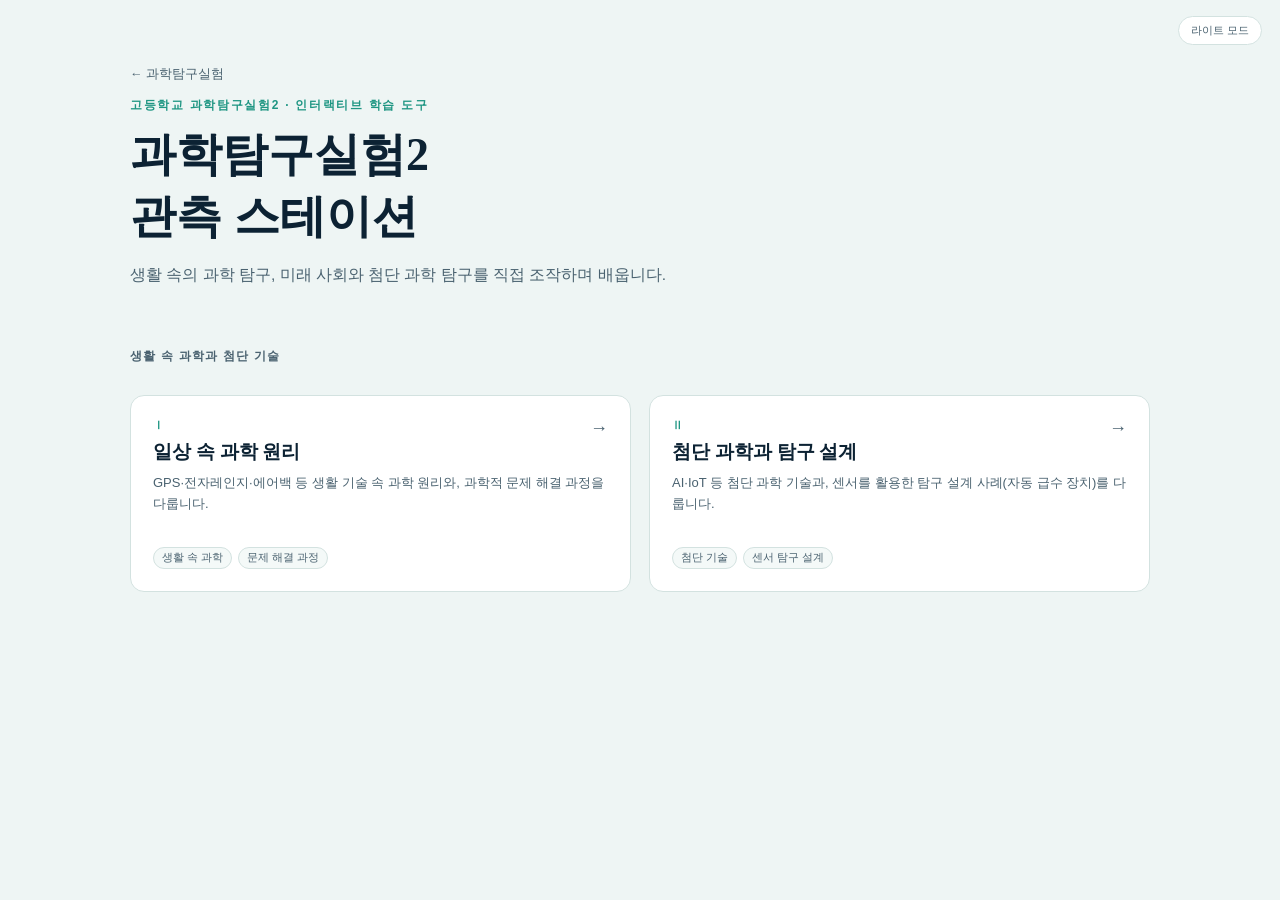
==== index.html @ 076fdedd "Add science-inquiry-2 interactive learning site" ====
<!DOCTYPE html>
<html lang="ko">
<head>
<meta charset="utf-8">
<meta name="viewport" content="width=device-width, initial-scale=1">
<title>과학탐구실험2 — 관측 스테이션</title>
<link rel="stylesheet" href="assets/theme.css">
<style>
  body { display: block; }
  .hero { padding: 64px 30px 30px; max-width: 1080px; margin: 0 auto; }
  .hero .eyebrow { font-size: 12px; letter-spacing: .14em; text-transform: uppercase; color: var(--teal); font-weight: 700; }
  .hero h1 { font-size: clamp(30px, 5vw, 46px); margin: 10px 0 14px; text-wrap: balance; }
  .hero p { color: var(--mist); font-size: 15.5px; line-height: 1.7; max-width: 640px; margin: 0; }
  .hero a.back { color: var(--mist); font-size: 12.5px; text-decoration: none; }
  .hero a.back:hover { color: var(--teal); }
  .grid { max-width: 1080px; margin: 30px auto 80px; padding: 0 30px; display: grid; grid-template-columns: repeat(auto-fit, minmax(280px, 1fr)); gap: 18px; }
  .unit-card { display: block; background: var(--panel); border: 1px solid var(--line); border-radius: 14px; padding: 22px; text-decoration: none; color: inherit; transition: border-color .15s, transform .15s; position: relative; overflow: hidden; }
  .unit-card:hover { border-color: var(--teal-dim); transform: translateY(-2px); }
  .unit-card .chapter { font-size: 11px; letter-spacing: .08em; text-transform: uppercase; color: var(--teal); font-weight: 700; margin-bottom: 6px; }
  .unit-card h3 { font-size: 19px; margin: 0 0 8px; }
  .unit-card p { color: var(--mist); font-size: 13px; line-height: 1.6; margin: 0 0 14px; min-height: 60px; }
  .unit-card .topics { display: flex; flex-wrap: wrap; gap: 6px; }
  .unit-card .topics span { font-size: 10.5px; padding: 3px 8px; border-radius: 999px; background: var(--panel-2); border: 1px solid var(--line); color: var(--mist); }
  .unit-card .go { position: absolute; top: 22px; right: 22px; color: var(--mist); font-size: 18px; }
  .part-label { max-width: 1080px; margin: 0 auto; padding: 30px 30px 0; font-size: 12px; letter-spacing: .1em; text-transform: uppercase; color: var(--mist); font-weight: 700; }
</style>
</head>
<body>

<div class="hero">
  <a class="back" href="https://wmfsljy-coder.github.io/science-inquiry/">← 과학탐구실험</a>
  <div class="eyebrow" style="margin-top:14px">고등학교 과학탐구실험2 · 인터랙티브 학습 도구</div>
  <h1 class="display">과학탐구실험2<br>관측 스테이션</h1>
  <p>생활 속의 과학 탐구, 미래 사회와 첨단 과학 탐구를 직접 조작하며 배웁니다.</p>
</div>

<div class="part-label">생활 속 과학과 첨단 기술</div>
<div class="grid">
  <a class="unit-card" href="2-1/">
    <div class="chapter">Ⅰ</div>
    <h3 class="display">일상 속 과학 원리</h3>
    <p>GPS·전자레인지·에어백 등 생활 기술 속 과학 원리와, 과학적 문제 해결 과정을 다룹니다.</p>
    <div class="topics"><span>생활 속 과학</span><span>문제 해결 과정</span></div>
    <div class="go">→</div>
  </a>
  <a class="unit-card" href="2-2/">
    <div class="chapter">Ⅱ</div>
    <h3 class="display">첨단 과학과 탐구 설계</h3>
    <p>AI·IoT 등 첨단 과학 기술과, 센서를 활용한 탐구 설계 사례(자동 급수 장치)를 다룹니다.</p>
    <div class="topics"><span>첨단 기술</span><span>센서 탐구 설계</span></div>
    <div class="go">→</div>
  </a>
</div>

<button class="theme-toggle" id="themeToggle">라이트 모드</button>
<script src="assets/theme.js"></script>
</body>
</html>
---- assets/theme.css ----
:root {
  --abyss: #061621;
  --panel: #0c2438;
  --panel-2: #102c44;
  --rail: #081b2b;
  --foam: #eaf3f2;
  --mist: #a9c3ca;
  --teal: #3fc9b0;
  --teal-dim: #2a8f7c;
  --coral: #f2965c;
  --cold: #6fa8e0;
  --violet: #b79cf0;
  --line: #1c3c52;
  --ink: #eaf3f2;
}
:root[data-theme="light"] {
  --abyss: #eef5f4;
  --panel: #ffffff;
  --panel-2: #f4f9f8;
  --rail: #e2edec;
  --foam: #0c2233;
  --mist: #4a6270;
  --teal: #1f9683;
  --teal-dim: #17765f;
  --coral: #d97a3f;
  --cold: #3a72b8;
  --violet: #7c5cc4;
  --line: #d3e2e0;
  --ink: #0c2233;
}
@media (prefers-color-scheme: light) {
  :root:not([data-theme="dark"]) {
    --abyss: #eef5f4; --panel: #ffffff; --panel-2: #f4f9f8; --rail: #e2edec;
    --foam: #0c2233; --mist: #4a6270; --teal: #1f9683; --teal-dim: #17765f;
    --coral: #d97a3f; --cold: #3a72b8; --violet: #7c5cc4; --line: #d3e2e0; --ink: #0c2233;
  }
}
* { box-sizing: border-box; }
html, body { height: 100%; }
body {
  margin: 0;
  background: var(--abyss);
  color: var(--ink);
  font-family: "Segoe UI", -apple-system, BlinkMacSystemFont, "Malgun Gothic", "Apple SD Gothic Neo", sans-serif;
  min-height: 100vh;
  overflow-x: hidden;
}
.display { font-family: Georgia, "Noto Serif KR", "Batang", serif; }
.mono { font-family: "Consolas", ui-monospace, "SFMono-Regular", Menlo, monospace; font-variant-numeric: tabular-nums; }

.app { display: grid; grid-template-columns: minmax(180px, 220px) 1fr; min-height: 100vh; }
@media (max-width: 760px) {
  .app { grid-template-columns: 1fr; }
  .rail { flex-direction: row !important; overflow-x: auto; height: auto !important; position: static !important; }
}

.rail {
  background: var(--rail);
  border-right: 1px solid var(--line);
  display: flex; flex-direction: column;
  padding: 20px 10px; gap: 4px;
  height: 100vh; position: sticky; top: 0;
}
.brand { padding: 6px 10px 18px; border-bottom: 1px solid var(--line); margin-bottom: 10px; }
.brand a.home { color: var(--mist); font-size: 11px; text-decoration: none; }
.brand a.home:hover { color: var(--teal); }
.brand .eyebrow { font-size: 10px; letter-spacing: .14em; text-transform: uppercase; color: var(--teal); font-weight: 600; }
.brand h1 { font-size: 18px; margin: 4px 0 0; line-height: 1.25; }
.tab-btn {
  display: flex; align-items: center; gap: 10px;
  background: transparent; border: 1px solid transparent; color: var(--mist);
  text-align: left; padding: 10px; border-radius: 8px; cursor: pointer;
  font-size: 13.5px; font-weight: 500; transition: background .15s,color .15s,border-color .15s;
}
.tab-btn .num { font-family: ui-monospace, Consolas, monospace; font-size: 11px; color: var(--mist); opacity: .6; width: 16px; }
.tab-btn:hover { background: var(--panel-2); color: var(--foam); }
.tab-btn.active { background: linear-gradient(90deg, rgba(63,201,176,.16), rgba(63,201,176,.03)); border-color: var(--teal-dim); color: var(--foam); }
.tab-btn.active .num { color: var(--teal); opacity: 1; }

main { padding: 26px 30px 60px; max-width: 980px; }
.stage-head { margin-bottom: 16px; }
.stage-head .eyebrow { font-size: 11px; letter-spacing: .12em; text-transform: uppercase; color: var(--teal); font-weight: 700; }
.stage-head h2 { font-size: 26px; margin: 4px 0 8px; text-wrap: balance; }
.stage-head p { color: var(--mist); font-size: 14.5px; line-height: 1.65; max-width: 640px; margin: 0; }

.stage-card { background: var(--panel); border: 1px solid var(--line); border-radius: 14px; overflow: hidden; margin-top: 18px; box-shadow: 0 8px 30px rgba(0,0,0,.18); }
.canvas-wrap { position: relative; background: var(--panel-2); border-bottom: 1px solid var(--line); }
canvas { display: block; width: 100%; height: auto; touch-action: none; }
.badge-row { position: absolute; top: 12px; left: 12px; display: flex; gap: 6px; flex-wrap: wrap; }
.badge { font-size: 11px; padding: 4px 9px; border-radius: 999px; background: rgba(6,22,33,.6); color: var(--foam); border: 1px solid var(--line); backdrop-filter: blur(3px); }
:root[data-theme="light"] .badge { background: rgba(255,255,255,.8); }

.controls { padding: 16px 20px 20px; display: flex; flex-wrap: wrap; gap: 22px; }
.ctrl-group { display: flex; flex-direction: column; gap: 8px; min-width: 170px; flex: 1; }
.ctrl-label { font-size: 11px; letter-spacing: .06em; text-transform: uppercase; color: var(--mist); font-weight: 700; display: flex; justify-content: space-between; }
.ctrl-label .val { color: var(--teal); }
input[type="range"] { -webkit-appearance: none; width: 100%; height: 4px; border-radius: 3px; background: var(--line); outline: none; }
input[type="range"]::-webkit-slider-thumb { -webkit-appearance: none; width: 16px; height: 16px; border-radius: 50%; background: var(--teal); border: 2px solid var(--panel); box-shadow: 0 0 0 1px var(--teal-dim); cursor: pointer; }
input[type="range"]::-moz-range-thumb { width: 16px; height: 16px; border-radius: 50%; background: var(--teal); border: 2px solid var(--panel); cursor: pointer; }
.toggle-row { display: flex; gap: 8px; flex-wrap: wrap; }
.chip { border: 1px solid var(--line); background: var(--panel-2); color: var(--mist); padding: 7px 13px; border-radius: 999px; font-size: 12.5px; font-weight: 600; cursor: pointer; transition: all .15s; }
.chip.on { background: var(--teal); border-color: var(--teal); color: #04231d; }
.chip.warm.on { background: var(--coral); border-color: var(--coral); color: #331700; }
.chip.cold.on { background: var(--cold); border-color: var(--cold); color: #04182f; }
.chip.violet.on { background: var(--violet); border-color: var(--violet); color: #1c1033; }
.chip:focus-visible, .tab-btn:focus-visible, button:focus-visible { outline: 2px solid var(--teal); outline-offset: 2px; }
.seg { display: flex; border: 1px solid var(--line); border-radius: 999px; overflow: hidden; width: fit-content; flex-wrap: wrap; }
.seg button { border: none; background: var(--panel-2); color: var(--mist); padding: 7px 14px; font-size: 12.5px; font-weight: 600; cursor: pointer; }
.seg button.on { background: var(--teal); color: #04231d; }

.readout { display: flex; align-items: center; gap: 10px; background: var(--panel-2); border: 1px solid var(--line); border-radius: 10px; padding: 10px 14px; }
.readout .dot { width: 10px; height: 10px; border-radius: 50%; flex: none; }
.readout .txt { font-size: 12.5px; color: var(--foam); line-height: 1.5; }
.readout .txt b { color: var(--teal); }

.info-card { margin: 0 20px 20px; padding: 14px 16px; border-radius: 10px; background: var(--panel-2); border: 1px solid var(--line); font-size: 13px; line-height: 1.7; color: var(--mist); min-height: 22px; }
.info-card b { color: var(--foam); }
.info-card .tag { display: inline-block; font-size: 10.5px; font-weight: 700; letter-spacing: .05em; padding: 2px 8px; border-radius: 999px; margin-right: 8px; }

.foot-note { color: var(--mist); font-size: 11.5px; padding: 0 20px 18px; opacity: .75; }
.theme-toggle { position: fixed; top: 16px; right: 18px; background: var(--panel); border: 1px solid var(--line); color: var(--mist); border-radius: 999px; padding: 6px 12px; font-size: 11px; cursor: pointer; z-index: 10; }

@media (prefers-reduced-motion: reduce) { * { animation-duration: .001ms !important; transition-duration: .001ms !important; } }
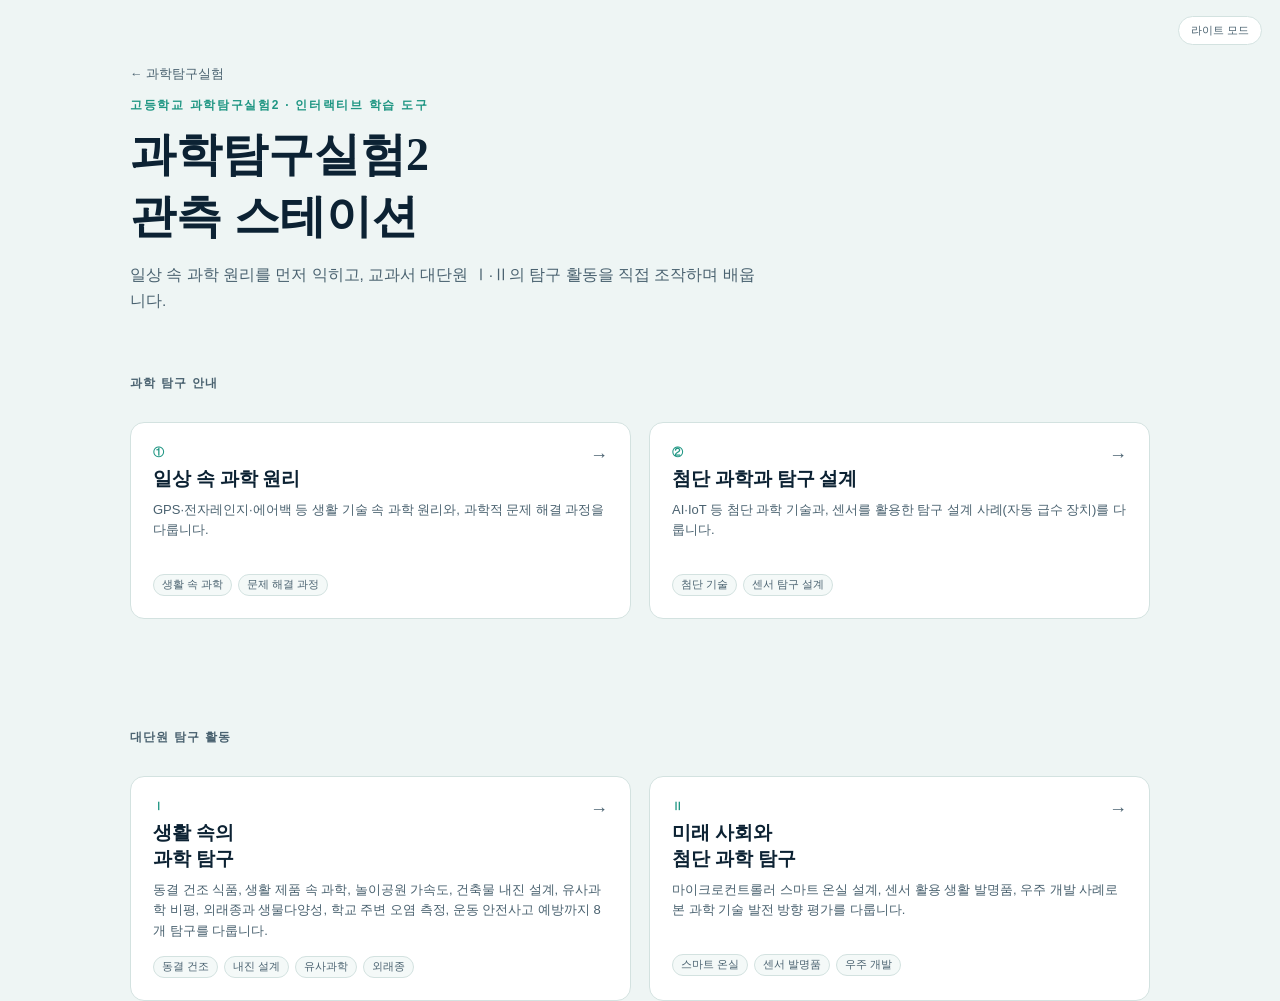
==== commit c2b92b4e: "대단원 Ⅰ·Ⅱ 탐구 활동 추가 (2-3, 2-4) - 2-3: 생활 속의 과학 탐구 (동결건조식품, 생활제품속과학, 놀이공원가속도, 건축물내진설계, 유사과학비평, 외래종생물다양성," ====
--- a/index.html
+++ b/index.html
@@ -31,23 +31,41 @@
   <a class="back" href="https://wmfsljy-coder.github.io/science-inquiry/">← 과학탐구실험</a>
   <div class="eyebrow" style="margin-top:14px">고등학교 과학탐구실험2 · 인터랙티브 학습 도구</div>
   <h1 class="display">과학탐구실험2<br>관측 스테이션</h1>
-  <p>생활 속의 과학 탐구, 미래 사회와 첨단 과학 탐구를 직접 조작하며 배웁니다.</p>
+  <p>일상 속 과학 원리를 먼저 익히고, 교과서 대단원 Ⅰ·Ⅱ의 탐구 활동을 직접 조작하며 배웁니다.</p>
 </div>
 
-<div class="part-label">생활 속 과학과 첨단 기술</div>
+<div class="part-label">과학 탐구 안내</div>
 <div class="grid">
   <a class="unit-card" href="2-1/">
-    <div class="chapter">Ⅰ</div>
+    <div class="chapter">①</div>
     <h3 class="display">일상 속 과학 원리</h3>
     <p>GPS·전자레인지·에어백 등 생활 기술 속 과학 원리와, 과학적 문제 해결 과정을 다룹니다.</p>
     <div class="topics"><span>생활 속 과학</span><span>문제 해결 과정</span></div>
     <div class="go">→</div>
   </a>
   <a class="unit-card" href="2-2/">
-    <div class="chapter">Ⅱ</div>
+    <div class="chapter">②</div>
     <h3 class="display">첨단 과학과 탐구 설계</h3>
     <p>AI·IoT 등 첨단 과학 기술과, 센서를 활용한 탐구 설계 사례(자동 급수 장치)를 다룹니다.</p>
     <div class="topics"><span>첨단 기술</span><span>센서 탐구 설계</span></div>
+    <div class="go">→</div>
+  </a>
+</div>
+
+<div class="part-label">대단원 탐구 활동</div>
+<div class="grid">
+  <a class="unit-card" href="2-3/">
+    <div class="chapter">Ⅰ</div>
+    <h3 class="display">생활 속의<br>과학 탐구</h3>
+    <p>동결 건조 식품, 생활 제품 속 과학, 놀이공원 가속도, 건축물 내진 설계, 유사과학 비평, 외래종과 생물다양성, 학교 주변 오염 측정, 운동 안전사고 예방까지 8개 탐구를 다룹니다.</p>
+    <div class="topics"><span>동결 건조</span><span>내진 설계</span><span>유사과학</span><span>외래종</span></div>
+    <div class="go">→</div>
+  </a>
+  <a class="unit-card" href="2-4/">
+    <div class="chapter">Ⅱ</div>
+    <h3 class="display">미래 사회와<br>첨단 과학 탐구</h3>
+    <p>마이크로컨트롤러 스마트 온실 설계, 센서 활용 생활 발명품, 우주 개발 사례로 본 과학 기술 발전 방향 평가를 다룹니다.</p>
+    <div class="topics"><span>스마트 온실</span><span>센서 발명품</span><span>우주 개발</span></div>
     <div class="go">→</div>
   </a>
 </div>
--- a/assets/theme.css
+++ b/assets/theme.css
@@ -121,3 +121,37 @@
 .theme-toggle { position: fixed; top: 16px; right: 18px; background: var(--panel); border: 1px solid var(--line); color: var(--mist); border-radius: 999px; padding: 6px 12px; font-size: 11px; cursor: pointer; z-index: 10; }
 
 @media (prefers-reduced-motion: reduce) { * { animation-duration: .001ms !important; transition-duration: .001ms !important; } }
+
+/* ---- extra components (cards, buttons, timeline, stats) ---- */
+.btn { border: 1px solid var(--line); background: var(--panel-2); color: var(--foam); padding: 9px 16px; border-radius: 9px; font-size: 13px; font-weight: 700; cursor: pointer; transition: all .15s; }
+.btn:hover { border-color: var(--teal-dim); }
+.btn.primary { background: var(--teal); border-color: var(--teal); color: #04231d; }
+.btn.primary:hover { background: var(--teal-dim); border-color: var(--teal-dim); color: var(--foam); }
+.btn:disabled { opacity: .45; cursor: not-allowed; }
+.btn-row { display: flex; gap: 10px; flex-wrap: wrap; align-items: center; }
+
+.card-grid { display: grid; grid-template-columns: repeat(auto-fill, minmax(150px, 1fr)); gap: 12px; padding: 4px 20px 0; }
+.pick-card { background: var(--panel-2); border: 1px solid var(--line); border-radius: 12px; padding: 14px; cursor: pointer; text-align: left; transition: all .15s; color: var(--ink); font-family: inherit; }
+.pick-card:hover { border-color: var(--teal-dim); transform: translateY(-1px); }
+.pick-card.on { border-color: var(--teal); background: linear-gradient(160deg, rgba(63,201,176,.14), var(--panel-2)); }
+.pick-card .ico { font-size: 22px; margin-bottom: 6px; display: block; }
+.pick-card .t { font-size: 13.5px; font-weight: 700; margin-bottom: 3px; }
+.pick-card .d { font-size: 11.5px; color: var(--mist); line-height: 1.5; }
+
+.detail-panel { margin: 16px 20px 20px; padding: 16px 18px; border-radius: 12px; background: var(--panel-2); border: 1px solid var(--line); font-size: 13.5px; line-height: 1.75; color: var(--mist); }
+.detail-panel h4 { margin: 0 0 8px; color: var(--foam); font-size: 15px; }
+.detail-panel .hint { color: var(--mist); font-size: 12.5px; font-style: italic; }
+
+.timeline-wrap { padding: 10px 20px 4px; }
+.timeline-track { position: relative; height: 6px; border-radius: 3px; background: var(--line); margin: 30px 4px 14px; }
+.timeline-fill { position: absolute; top: 0; left: 0; height: 100%; border-radius: 3px; background: linear-gradient(90deg, var(--teal-dim), var(--teal)); }
+.timeline-ticks { display: flex; justify-content: space-between; padding: 0 2px; }
+.timeline-ticks span { font-size: 10.5px; color: var(--mist); }
+
+.stat-row { display: flex; gap: 14px; flex-wrap: wrap; padding: 0 20px 16px; }
+.stat-box { flex: 1; min-width: 120px; background: var(--panel-2); border: 1px solid var(--line); border-radius: 10px; padding: 12px 14px; }
+.stat-box .lbl { font-size: 10.5px; text-transform: uppercase; letter-spacing: .06em; color: var(--mist); font-weight: 700; }
+.stat-box .num { font-size: 20px; color: var(--teal); font-weight: 700; margin-top: 2px; }
+
+.legend-row { display: flex; gap: 14px; flex-wrap: wrap; padding: 2px 20px 14px; font-size: 12px; color: var(--mist); }
+.legend-row .sw { display: inline-block; width: 10px; height: 10px; border-radius: 3px; margin-right: 5px; vertical-align: -1px; }
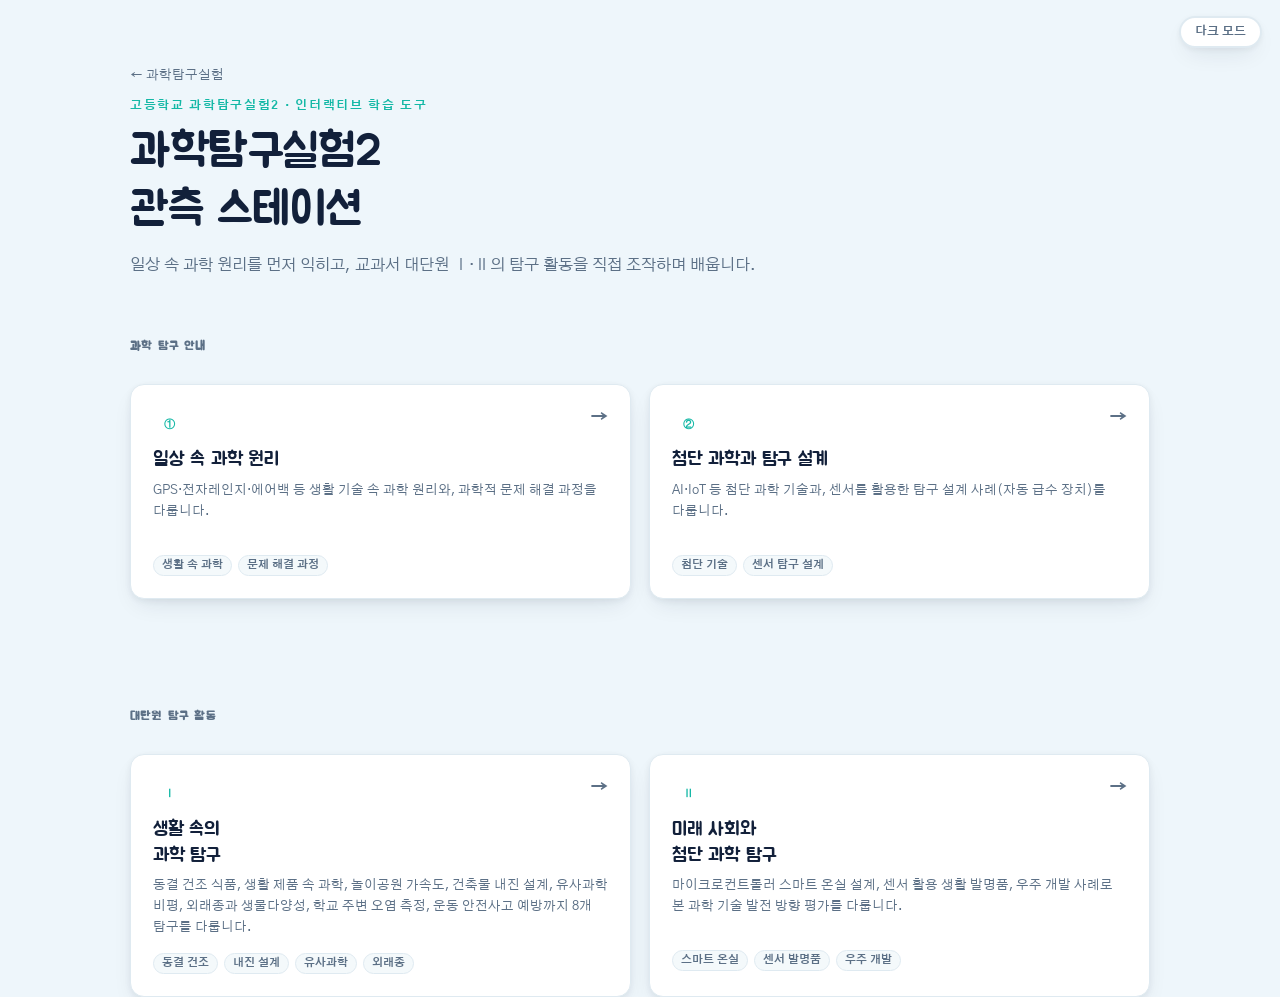
==== commit 70a0b453: "feat: 학생 화면을 과목 안으로 한정(허브 링크는 교사 기기에서만), 모바일 테마 버튼 수정, 우리 반 공유 부품 Co-Authored-By: Claude Fable 5.1 <" ====
--- a/index.html
+++ b/index.html
@@ -1,76 +1,76 @@
-<!DOCTYPE html>
-<html lang="ko">
-<head>
-<meta charset="utf-8">
-<meta name="viewport" content="width=device-width, initial-scale=1">
-<title>과학탐구실험2 — 관측 스테이션</title>
-<link rel="stylesheet" href="assets/theme.css">
-<style>
-  body { display: block; }
-  .hero { padding: 64px 30px 30px; max-width: 1080px; margin: 0 auto; }
-  .hero .eyebrow { font-size: 12px; letter-spacing: .14em; text-transform: uppercase; color: var(--teal); font-weight: 700; }
-  .hero h1 { font-size: clamp(30px, 5vw, 46px); margin: 10px 0 14px; text-wrap: balance; }
-  .hero p { color: var(--mist); font-size: 15.5px; line-height: 1.7; max-width: 640px; margin: 0; }
-  .hero a.back { color: var(--mist); font-size: 12.5px; text-decoration: none; }
-  .hero a.back:hover { color: var(--teal); }
-  .grid { max-width: 1080px; margin: 30px auto 80px; padding: 0 30px; display: grid; grid-template-columns: repeat(auto-fit, minmax(280px, 1fr)); gap: 18px; }
-  .unit-card { display: block; background: var(--panel); border: 1px solid var(--line); border-radius: 14px; padding: 22px; text-decoration: none; color: inherit; transition: border-color .15s, transform .15s; position: relative; overflow: hidden; }
-  .unit-card:hover { border-color: var(--teal-dim); transform: translateY(-2px); }
-  .unit-card .chapter { font-size: 11px; letter-spacing: .08em; text-transform: uppercase; color: var(--teal); font-weight: 700; margin-bottom: 6px; }
-  .unit-card h3 { font-size: 19px; margin: 0 0 8px; }
-  .unit-card p { color: var(--mist); font-size: 13px; line-height: 1.6; margin: 0 0 14px; min-height: 60px; }
-  .unit-card .topics { display: flex; flex-wrap: wrap; gap: 6px; }
-  .unit-card .topics span { font-size: 10.5px; padding: 3px 8px; border-radius: 999px; background: var(--panel-2); border: 1px solid var(--line); color: var(--mist); }
-  .unit-card .go { position: absolute; top: 22px; right: 22px; color: var(--mist); font-size: 18px; }
-  .part-label { max-width: 1080px; margin: 0 auto; padding: 30px 30px 0; font-size: 12px; letter-spacing: .1em; text-transform: uppercase; color: var(--mist); font-weight: 700; }
-</style>
-</head>
-<body>
-
-<div class="hero">
-  <a class="back" href="https://wmfsljy-coder.github.io/science-inquiry/">← 과학탐구실험</a>
-  <div class="eyebrow" style="margin-top:14px">고등학교 과학탐구실험2 · 인터랙티브 학습 도구</div>
-  <h1 class="display">과학탐구실험2<br>관측 스테이션</h1>
-  <p>일상 속 과학 원리를 먼저 익히고, 교과서 대단원 Ⅰ·Ⅱ의 탐구 활동을 직접 조작하며 배웁니다.</p>
-</div>
-
-<div class="part-label">과학 탐구 안내</div>
-<div class="grid">
-  <a class="unit-card" href="2-1/">
-    <div class="chapter">①</div>
-    <h3 class="display">일상 속 과학 원리</h3>
-    <p>GPS·전자레인지·에어백 등 생활 기술 속 과학 원리와, 과학적 문제 해결 과정을 다룹니다.</p>
-    <div class="topics"><span>생활 속 과학</span><span>문제 해결 과정</span></div>
-    <div class="go">→</div>
-  </a>
-  <a class="unit-card" href="2-2/">
-    <div class="chapter">②</div>
-    <h3 class="display">첨단 과학과 탐구 설계</h3>
-    <p>AI·IoT 등 첨단 과학 기술과, 센서를 활용한 탐구 설계 사례(자동 급수 장치)를 다룹니다.</p>
-    <div class="topics"><span>첨단 기술</span><span>센서 탐구 설계</span></div>
-    <div class="go">→</div>
-  </a>
-</div>
-
-<div class="part-label">대단원 탐구 활동</div>
-<div class="grid">
-  <a class="unit-card" href="2-3/">
-    <div class="chapter">Ⅰ</div>
-    <h3 class="display">생활 속의<br>과학 탐구</h3>
-    <p>동결 건조 식품, 생활 제품 속 과학, 놀이공원 가속도, 건축물 내진 설계, 유사과학 비평, 외래종과 생물다양성, 학교 주변 오염 측정, 운동 안전사고 예방까지 8개 탐구를 다룹니다.</p>
-    <div class="topics"><span>동결 건조</span><span>내진 설계</span><span>유사과학</span><span>외래종</span></div>
-    <div class="go">→</div>
-  </a>
-  <a class="unit-card" href="2-4/">
-    <div class="chapter">Ⅱ</div>
-    <h3 class="display">미래 사회와<br>첨단 과학 탐구</h3>
-    <p>마이크로컨트롤러 스마트 온실 설계, 센서 활용 생활 발명품, 우주 개발 사례로 본 과학 기술 발전 방향 평가를 다룹니다.</p>
-    <div class="topics"><span>스마트 온실</span><span>센서 발명품</span><span>우주 개발</span></div>
-    <div class="go">→</div>
-  </a>
-</div>
-
-<button class="theme-toggle" id="themeToggle">라이트 모드</button>
-<script src="assets/theme.js"></script>
-</body>
-</html>
+<!DOCTYPE html>
+<html lang="ko">
+<head>
+<meta charset="utf-8">
+<meta name="viewport" content="width=device-width, initial-scale=1">
+<title>과학탐구실험2 — 관측 스테이션</title>
+<link rel="stylesheet" href="assets/theme.css">
+<style>
+  body { display: block; }
+  .hero { padding: 64px 30px 30px; max-width: 1080px; margin: 0 auto; }
+  .hero .eyebrow { font-size: 12px; letter-spacing: .14em; text-transform: uppercase; color: var(--teal); font-weight: 700; }
+  .hero h1 { font-size: clamp(30px, 5vw, 46px); margin: 10px 0 14px; text-wrap: balance; }
+  .hero p { color: var(--mist); font-size: 15.5px; line-height: 1.7; max-width: 640px; margin: 0; }
+  .hero a.back { color: var(--mist); font-size: 12.5px; text-decoration: none; }
+  .hero a.back:hover { color: var(--teal); }
+  .grid { max-width: 1080px; margin: 30px auto 80px; padding: 0 30px; display: grid; grid-template-columns: repeat(auto-fit, minmax(280px, 1fr)); gap: 18px; }
+  .unit-card { display: block; background: var(--panel); border: 1px solid var(--line); border-radius: 14px; padding: 22px; text-decoration: none; color: inherit; transition: border-color .15s, transform .15s; position: relative; overflow: hidden; }
+  .unit-card:hover { border-color: var(--teal-dim); transform: translateY(-2px); }
+  .unit-card .chapter { font-size: 11px; letter-spacing: .08em; text-transform: uppercase; color: var(--teal); font-weight: 700; margin-bottom: 6px; }
+  .unit-card h3 { font-size: 19px; margin: 0 0 8px; }
+  .unit-card p { color: var(--mist); font-size: 13px; line-height: 1.6; margin: 0 0 14px; min-height: 60px; }
+  .unit-card .topics { display: flex; flex-wrap: wrap; gap: 6px; }
+  .unit-card .topics span { font-size: 10.5px; padding: 3px 8px; border-radius: 999px; background: var(--panel-2); border: 1px solid var(--line); color: var(--mist); }
+  .unit-card .go { position: absolute; top: 22px; right: 22px; color: var(--mist); font-size: 18px; }
+  .part-label { max-width: 1080px; margin: 0 auto; padding: 30px 30px 0; font-size: 12px; letter-spacing: .1em; text-transform: uppercase; color: var(--mist); font-weight: 700; }
+</style>
+</head>
+<body>
+
+<div class="hero">
+  <a class="back" href="https://wmfsljy-coder.github.io/science-inquiry/">← 과학탐구실험</a>
+  <div class="eyebrow" style="margin-top:14px">고등학교 과학탐구실험2 · 인터랙티브 학습 도구</div>
+  <h1 class="display">과학탐구실험2<br>관측 스테이션</h1>
+  <p>일상 속 과학 원리를 먼저 익히고, 교과서 대단원 Ⅰ·Ⅱ의 탐구 활동을 직접 조작하며 배웁니다.</p>
+</div>
+
+<div class="part-label">과학 탐구 안내</div>
+<div class="grid">
+  <a class="unit-card" href="2-1/">
+    <div class="chapter">①</div>
+    <h3 class="display">일상 속 과학 원리</h3>
+    <p>GPS·전자레인지·에어백 등 생활 기술 속 과학 원리와, 과학적 문제 해결 과정을 다룹니다.</p>
+    <div class="topics"><span>생활 속 과학</span><span>문제 해결 과정</span></div>
+    <div class="go">→</div>
+  </a>
+  <a class="unit-card" href="2-2/">
+    <div class="chapter">②</div>
+    <h3 class="display">첨단 과학과 탐구 설계</h3>
+    <p>AI·IoT 등 첨단 과학 기술과, 센서를 활용한 탐구 설계 사례(자동 급수 장치)를 다룹니다.</p>
+    <div class="topics"><span>첨단 기술</span><span>센서 탐구 설계</span></div>
+    <div class="go">→</div>
+  </a>
+</div>
+
+<div class="part-label">대단원 탐구 활동</div>
+<div class="grid">
+  <a class="unit-card" href="2-3/">
+    <div class="chapter">Ⅰ</div>
+    <h3 class="display">생활 속의<br>과학 탐구</h3>
+    <p>동결 건조 식품, 생활 제품 속 과학, 놀이공원 가속도, 건축물 내진 설계, 유사과학 비평, 외래종과 생물다양성, 학교 주변 오염 측정, 운동 안전사고 예방까지 8개 탐구를 다룹니다.</p>
+    <div class="topics"><span>동결 건조</span><span>내진 설계</span><span>유사과학</span><span>외래종</span></div>
+    <div class="go">→</div>
+  </a>
+  <a class="unit-card" href="2-4/">
+    <div class="chapter">Ⅱ</div>
+    <h3 class="display">미래 사회와<br>첨단 과학 탐구</h3>
+    <p>마이크로컨트롤러 스마트 온실 설계, 센서 활용 생활 발명품, 우주 개발 사례로 본 과학 기술 발전 방향 평가를 다룹니다.</p>
+    <div class="topics"><span>스마트 온실</span><span>센서 발명품</span><span>우주 개발</span></div>
+    <div class="go">→</div>
+  </a>
+</div>
+
+<button class="theme-toggle" id="themeToggle">라이트 모드</button>
+<script src="assets/theme.js"></script>
+</body>
+</html>
--- a/assets/theme.css
+++ b/assets/theme.css
@@ -1,157 +1,420 @@
-:root {
-  --abyss: #061621;
-  --panel: #0c2438;
-  --panel-2: #102c44;
-  --rail: #081b2b;
-  --foam: #eaf3f2;
-  --mist: #a9c3ca;
-  --teal: #3fc9b0;
-  --teal-dim: #2a8f7c;
-  --coral: #f2965c;
-  --cold: #6fa8e0;
-  --violet: #b79cf0;
-  --line: #1c3c52;
-  --ink: #eaf3f2;
-}
-:root[data-theme="light"] {
-  --abyss: #eef5f4;
-  --panel: #ffffff;
-  --panel-2: #f4f9f8;
-  --rail: #e2edec;
-  --foam: #0c2233;
-  --mist: #4a6270;
-  --teal: #1f9683;
-  --teal-dim: #17765f;
-  --coral: #d97a3f;
-  --cold: #3a72b8;
-  --violet: #7c5cc4;
-  --line: #d3e2e0;
-  --ink: #0c2233;
-}
-@media (prefers-color-scheme: light) {
-  :root:not([data-theme="dark"]) {
-    --abyss: #eef5f4; --panel: #ffffff; --panel-2: #f4f9f8; --rail: #e2edec;
-    --foam: #0c2233; --mist: #4a6270; --teal: #1f9683; --teal-dim: #17765f;
-    --coral: #d97a3f; --cold: #3a72b8; --violet: #7c5cc4; --line: #d3e2e0; --ink: #0c2233;
-  }
-}
-* { box-sizing: border-box; }
-html, body { height: 100%; }
-body {
-  margin: 0;
-  background: var(--abyss);
-  color: var(--ink);
-  font-family: "Segoe UI", -apple-system, BlinkMacSystemFont, "Malgun Gothic", "Apple SD Gothic Neo", sans-serif;
-  min-height: 100vh;
-  overflow-x: hidden;
-}
-.display { font-family: Georgia, "Noto Serif KR", "Batang", serif; }
-.mono { font-family: "Consolas", ui-monospace, "SFMono-Regular", Menlo, monospace; font-variant-numeric: tabular-nums; }
-
-.app { display: grid; grid-template-columns: minmax(180px, 220px) 1fr; min-height: 100vh; }
-@media (max-width: 760px) {
-  .app { grid-template-columns: 1fr; }
-  .rail { flex-direction: row !important; overflow-x: auto; height: auto !important; position: static !important; }
-}
-
-.rail {
-  background: var(--rail);
-  border-right: 1px solid var(--line);
-  display: flex; flex-direction: column;
-  padding: 20px 10px; gap: 4px;
-  height: 100vh; position: sticky; top: 0;
-}
-.brand { padding: 6px 10px 18px; border-bottom: 1px solid var(--line); margin-bottom: 10px; }
-.brand a.home { color: var(--mist); font-size: 11px; text-decoration: none; }
-.brand a.home:hover { color: var(--teal); }
-.brand .eyebrow { font-size: 10px; letter-spacing: .14em; text-transform: uppercase; color: var(--teal); font-weight: 600; }
-.brand h1 { font-size: 18px; margin: 4px 0 0; line-height: 1.25; }
-.tab-btn {
-  display: flex; align-items: center; gap: 10px;
-  background: transparent; border: 1px solid transparent; color: var(--mist);
-  text-align: left; padding: 10px; border-radius: 8px; cursor: pointer;
-  font-size: 13.5px; font-weight: 500; transition: background .15s,color .15s,border-color .15s;
-}
-.tab-btn .num { font-family: ui-monospace, Consolas, monospace; font-size: 11px; color: var(--mist); opacity: .6; width: 16px; }
-.tab-btn:hover { background: var(--panel-2); color: var(--foam); }
-.tab-btn.active { background: linear-gradient(90deg, rgba(63,201,176,.16), rgba(63,201,176,.03)); border-color: var(--teal-dim); color: var(--foam); }
-.tab-btn.active .num { color: var(--teal); opacity: 1; }
-
-main { padding: 26px 30px 60px; max-width: 980px; }
-.stage-head { margin-bottom: 16px; }
-.stage-head .eyebrow { font-size: 11px; letter-spacing: .12em; text-transform: uppercase; color: var(--teal); font-weight: 700; }
-.stage-head h2 { font-size: 26px; margin: 4px 0 8px; text-wrap: balance; }
-.stage-head p { color: var(--mist); font-size: 14.5px; line-height: 1.65; max-width: 640px; margin: 0; }
-
-.stage-card { background: var(--panel); border: 1px solid var(--line); border-radius: 14px; overflow: hidden; margin-top: 18px; box-shadow: 0 8px 30px rgba(0,0,0,.18); }
-.canvas-wrap { position: relative; background: var(--panel-2); border-bottom: 1px solid var(--line); }
-canvas { display: block; width: 100%; height: auto; touch-action: none; }
-.badge-row { position: absolute; top: 12px; left: 12px; display: flex; gap: 6px; flex-wrap: wrap; }
-.badge { font-size: 11px; padding: 4px 9px; border-radius: 999px; background: rgba(6,22,33,.6); color: var(--foam); border: 1px solid var(--line); backdrop-filter: blur(3px); }
-:root[data-theme="light"] .badge { background: rgba(255,255,255,.8); }
-
-.controls { padding: 16px 20px 20px; display: flex; flex-wrap: wrap; gap: 22px; }
-.ctrl-group { display: flex; flex-direction: column; gap: 8px; min-width: 170px; flex: 1; }
-.ctrl-label { font-size: 11px; letter-spacing: .06em; text-transform: uppercase; color: var(--mist); font-weight: 700; display: flex; justify-content: space-between; }
-.ctrl-label .val { color: var(--teal); }
-input[type="range"] { -webkit-appearance: none; width: 100%; height: 4px; border-radius: 3px; background: var(--line); outline: none; }
-input[type="range"]::-webkit-slider-thumb { -webkit-appearance: none; width: 16px; height: 16px; border-radius: 50%; background: var(--teal); border: 2px solid var(--panel); box-shadow: 0 0 0 1px var(--teal-dim); cursor: pointer; }
-input[type="range"]::-moz-range-thumb { width: 16px; height: 16px; border-radius: 50%; background: var(--teal); border: 2px solid var(--panel); cursor: pointer; }
-.toggle-row { display: flex; gap: 8px; flex-wrap: wrap; }
-.chip { border: 1px solid var(--line); background: var(--panel-2); color: var(--mist); padding: 7px 13px; border-radius: 999px; font-size: 12.5px; font-weight: 600; cursor: pointer; transition: all .15s; }
-.chip.on { background: var(--teal); border-color: var(--teal); color: #04231d; }
-.chip.warm.on { background: var(--coral); border-color: var(--coral); color: #331700; }
-.chip.cold.on { background: var(--cold); border-color: var(--cold); color: #04182f; }
-.chip.violet.on { background: var(--violet); border-color: var(--violet); color: #1c1033; }
-.chip:focus-visible, .tab-btn:focus-visible, button:focus-visible { outline: 2px solid var(--teal); outline-offset: 2px; }
-.seg { display: flex; border: 1px solid var(--line); border-radius: 999px; overflow: hidden; width: fit-content; flex-wrap: wrap; }
-.seg button { border: none; background: var(--panel-2); color: var(--mist); padding: 7px 14px; font-size: 12.5px; font-weight: 600; cursor: pointer; }
-.seg button.on { background: var(--teal); color: #04231d; }
-
-.readout { display: flex; align-items: center; gap: 10px; background: var(--panel-2); border: 1px solid var(--line); border-radius: 10px; padding: 10px 14px; }
-.readout .dot { width: 10px; height: 10px; border-radius: 50%; flex: none; }
-.readout .txt { font-size: 12.5px; color: var(--foam); line-height: 1.5; }
-.readout .txt b { color: var(--teal); }
-
-.info-card { margin: 0 20px 20px; padding: 14px 16px; border-radius: 10px; background: var(--panel-2); border: 1px solid var(--line); font-size: 13px; line-height: 1.7; color: var(--mist); min-height: 22px; }
-.info-card b { color: var(--foam); }
-.info-card .tag { display: inline-block; font-size: 10.5px; font-weight: 700; letter-spacing: .05em; padding: 2px 8px; border-radius: 999px; margin-right: 8px; }
-
-.foot-note { color: var(--mist); font-size: 11.5px; padding: 0 20px 18px; opacity: .75; }
-.theme-toggle { position: fixed; top: 16px; right: 18px; background: var(--panel); border: 1px solid var(--line); color: var(--mist); border-radius: 999px; padding: 6px 12px; font-size: 11px; cursor: pointer; z-index: 10; }
-
-@media (prefers-reduced-motion: reduce) { * { animation-duration: .001ms !important; transition-duration: .001ms !important; } }
-
-/* ---- extra components (cards, buttons, timeline, stats) ---- */
-.btn { border: 1px solid var(--line); background: var(--panel-2); color: var(--foam); padding: 9px 16px; border-radius: 9px; font-size: 13px; font-weight: 700; cursor: pointer; transition: all .15s; }
-.btn:hover { border-color: var(--teal-dim); }
-.btn.primary { background: var(--teal); border-color: var(--teal); color: #04231d; }
-.btn.primary:hover { background: var(--teal-dim); border-color: var(--teal-dim); color: var(--foam); }
-.btn:disabled { opacity: .45; cursor: not-allowed; }
-.btn-row { display: flex; gap: 10px; flex-wrap: wrap; align-items: center; }
-
-.card-grid { display: grid; grid-template-columns: repeat(auto-fill, minmax(150px, 1fr)); gap: 12px; padding: 4px 20px 0; }
-.pick-card { background: var(--panel-2); border: 1px solid var(--line); border-radius: 12px; padding: 14px; cursor: pointer; text-align: left; transition: all .15s; color: var(--ink); font-family: inherit; }
-.pick-card:hover { border-color: var(--teal-dim); transform: translateY(-1px); }
-.pick-card.on { border-color: var(--teal); background: linear-gradient(160deg, rgba(63,201,176,.14), var(--panel-2)); }
-.pick-card .ico { font-size: 22px; margin-bottom: 6px; display: block; }
-.pick-card .t { font-size: 13.5px; font-weight: 700; margin-bottom: 3px; }
-.pick-card .d { font-size: 11.5px; color: var(--mist); line-height: 1.5; }
-
-.detail-panel { margin: 16px 20px 20px; padding: 16px 18px; border-radius: 12px; background: var(--panel-2); border: 1px solid var(--line); font-size: 13.5px; line-height: 1.75; color: var(--mist); }
-.detail-panel h4 { margin: 0 0 8px; color: var(--foam); font-size: 15px; }
-.detail-panel .hint { color: var(--mist); font-size: 12.5px; font-style: italic; }
-
-.timeline-wrap { padding: 10px 20px 4px; }
-.timeline-track { position: relative; height: 6px; border-radius: 3px; background: var(--line); margin: 30px 4px 14px; }
-.timeline-fill { position: absolute; top: 0; left: 0; height: 100%; border-radius: 3px; background: linear-gradient(90deg, var(--teal-dim), var(--teal)); }
-.timeline-ticks { display: flex; justify-content: space-between; padding: 0 2px; }
-.timeline-ticks span { font-size: 10.5px; color: var(--mist); }
-
-.stat-row { display: flex; gap: 14px; flex-wrap: wrap; padding: 0 20px 16px; }
-.stat-box { flex: 1; min-width: 120px; background: var(--panel-2); border: 1px solid var(--line); border-radius: 10px; padding: 12px 14px; }
-.stat-box .lbl { font-size: 10.5px; text-transform: uppercase; letter-spacing: .06em; color: var(--mist); font-weight: 700; }
-.stat-box .num { font-size: 20px; color: var(--teal); font-weight: 700; margin-top: 2px; }
-
-.legend-row { display: flex; gap: 14px; flex-wrap: wrap; padding: 2px 20px 14px; font-size: 12px; color: var(--mist); }
-.legend-row .sw { display: inline-block; width: 10px; height: 10px; border-radius: 3px; margin-right: 5px; vertical-align: -1px; }
+@import url('https://fonts.googleapis.com/css2?family=Jua&family=Gothic+A1:wght@400;500;600;700;800;900&display=swap');
+
+/* =========================================================================
+   science-teacher-hub 공용 테마 — 정본 (v2)
+   저장소 12곳의 theme.css 5개 버전을 하나로 합침. 기준: earth-science-2 계열.
+   색은 전부 토큰으로만 정의하고, 다크 모드는 토큰만 다시 선언한다.
+   캔버스 그림도 cssVar()로 같은 토큰을 읽으므로 테마를 따라간다.
+   ========================================================================= */
+
+/* ---------- 라이트 (기본) ---------- */
+:root {
+--bg: #eef6fb;
+--card: #ffffff;
+--card-2: #f4f9fb;
+--rail: #ffffff;
+--ink: #12203a;
+--mist: #5c7086;
+--line: #dfeaf1;
+--brand: #3db7e8;
+--brand-dim: #1f96c9;
+--brand-100: #d9f0fb;
+--brand-700: #1179a6;
+--teal: #14b8a6;
+--teal-100: #ccfbf1;
+--teal-700: #0f766e;
+--coral: #ff9752;
+--coral-100: #ffe8d3;
+--coral-700: #c2590f;
+--violet: #8b6bf0;
+--violet-100: #ece5fd;
+--violet-700: #6234c9;
+--amber: #ffb800;
+--amber-100: #fff2cc;
+--amber-700: #a86a00;
+--rose: #ff6b93;
+--rose-100: #ffe0e9;
+--rose-700: #c23864;
+--green: #4cb963;
+--green-100: #dcf5e1;
+--green-700: #1f7a37;
+/* 강조색 위에 얹는 글자색 / 유리 배경 / 슬라이더 손잡이 테두리 */
+--on-accent: #ffffff;
+--glass: rgba(255, 255, 255, .88);
+--thumb-ring: #ffffff;
+--shadow-card: 0 10px 24px -8px rgba(18, 32, 58, .12), 0 2px 6px rgba(18, 32, 58, .06);
+--shadow-pop: 0 16px 34px -10px rgba(18, 32, 58, .2);
+--shadow-brand: 0 6px 14px -4px rgba(61, 183, 232, .55);
+/* 예전 단원 페이지가 아직 쓰는 이름들 (캔버스 cssVar 포함) */
+--abyss: var(--bg);
+--panel: var(--card);
+--panel-2: var(--card-2);
+--foam: var(--ink);
+--teal-dim: var(--teal-700);
+--cold: var(--brand);
+--good: var(--green);
+--warn: var(--coral);
+}
+
+/* ---------- 다크 : OS 설정 (명시적으로 라이트를 고른 경우는 제외) ---------- */
+@media (prefers-color-scheme: dark) {
+:root:not([data-theme="light"]) {
+--bg: #0a1620;
+--card: #10222f;
+--card-2: #162b3a;
+--rail: #0c1c28;
+--ink: #e6f0f5;
+--mist: #93aebd;
+--line: #23404f;
+--brand: #4fc3ec;
+--brand-dim: #7fd4f2;
+--brand-100: #10323f;
+--brand-700: #8ad9f5;
+--teal: #2ed3bd;
+--teal-100: #0e332f;
+--teal-700: #74e2d1;
+--coral: #ff9d63;
+--coral-100: #3a2415;
+--coral-700: #ffbb91;
+--violet: #a288f5;
+--violet-100: #241d3d;
+--violet-700: #c5b4fb;
+--amber: #ffc42e;
+--amber-100: #3a2f0e;
+--amber-700: #ffda7c;
+--rose: #ff86a6;
+--rose-100: #3a1c26;
+--rose-700: #ffafc4;
+--green: #63c97a;
+--green-100: #16301d;
+--green-700: #99e0a8;
+--on-accent: #06202c;
+--glass: rgba(16, 34, 47, .85);
+--thumb-ring: #10222f;
+--shadow-card: 0 10px 24px -8px rgba(0, 0, 0, .55), 0 2px 6px rgba(0, 0, 0, .35);
+--shadow-pop: 0 16px 34px -10px rgba(0, 0, 0, .7);
+--shadow-brand: 0 6px 14px -4px rgba(79, 195, 236, .35);
+}
+}
+
+/* ---------- 다크 : 사용자가 버튼으로 고른 경우 ---------- */
+:root[data-theme="dark"] {
+--bg: #0a1620;
+--card: #10222f;
+--card-2: #162b3a;
+--rail: #0c1c28;
+--ink: #e6f0f5;
+--mist: #93aebd;
+--line: #23404f;
+--brand: #4fc3ec;
+--brand-dim: #7fd4f2;
+--brand-100: #10323f;
+--brand-700: #8ad9f5;
+--teal: #2ed3bd;
+--teal-100: #0e332f;
+--teal-700: #74e2d1;
+--coral: #ff9d63;
+--coral-100: #3a2415;
+--coral-700: #ffbb91;
+--violet: #a288f5;
+--violet-100: #241d3d;
+--violet-700: #c5b4fb;
+--amber: #ffc42e;
+--amber-100: #3a2f0e;
+--amber-700: #ffda7c;
+--rose: #ff86a6;
+--rose-100: #3a1c26;
+--rose-700: #ffafc4;
+--green: #63c97a;
+--green-100: #16301d;
+--green-700: #99e0a8;
+--on-accent: #06202c;
+--glass: rgba(16, 34, 47, .85);
+--thumb-ring: #10222f;
+--shadow-card: 0 10px 24px -8px rgba(0, 0, 0, .55), 0 2px 6px rgba(0, 0, 0, .35);
+--shadow-pop: 0 16px 34px -10px rgba(0, 0, 0, .7);
+--shadow-brand: 0 6px 14px -4px rgba(79, 195, 236, .35);
+}
+
+* { box-sizing: border-box; }
+html, body { height: 100%; }
+body {
+margin: 0;
+background: var(--bg);
+color: var(--ink);
+font-family: "Gothic A1", -apple-system, BlinkMacSystemFont, "Malgun Gothic", "Apple SD Gothic Neo", sans-serif;
+min-height: 100vh;
+overflow-x: hidden;
+word-break: keep-all;
+-webkit-font-smoothing: antialiased;
+}
+.display { font-family: "Jua", "Gothic A1", sans-serif; font-weight: 400; letter-spacing: -.01em; }
+.mono { font-family: ui-monospace, "SFMono-Regular", Menlo, monospace; font-variant-numeric: tabular-nums; }
+a { color: inherit; }
+
+/* ===================== App shell (unit pages) ===================== */
+.app { display: grid; grid-template-columns: minmax(200px, 250px) 1fr; min-height: 100vh; }
+.app > * { min-width: 0; }   /* 그리드 칸이 내용 때문에 화면보다 넓어지는 것을 막는다 */
+.rail {
+background: var(--rail);
+border-right: 3px solid var(--line);
+display: flex; flex-direction: column;
+padding: 22px 12px; gap: 6px;
+height: 100vh; position: sticky; top: 0;
+}
+.brand { padding: 4px 10px 18px; border-bottom: 3px dashed var(--line); margin-bottom: 12px; }
+.brand a.home { color: var(--brand-700); font-size: 12px; text-decoration: none; font-weight: 700; }
+.brand a.home:hover { text-decoration: underline; }
+.brand .eyebrow { font-size: 11px; letter-spacing: .1em; text-transform: uppercase; color: var(--teal-700); font-weight: 800; margin-top: 10px; }
+.brand h1 { font-size: 21px; margin: 6px 0 0; line-height: 1.3; font-weight: 400; }
+.tab-btn {
+display: flex; align-items: center; gap: 10px;
+background: transparent; border: 2px solid transparent; color: var(--mist);
+text-align: left; padding: 11px 12px; border-radius: 14px; cursor: pointer;
+font-size: 13.5px; font-weight: 700; font-family: inherit; transition: background .15s, color .15s, border-color .15s, transform .1s;
+}
+.tab-btn .num { font-family: "Jua"; font-size: 12px; color: var(--mist); opacity: .55; width: 18px; }
+@media (hover: hover) {
+.tab-btn:hover { background: var(--card-2); color: var(--ink); transform: translateX(1px); }
+}
+.tab-btn.active { background: var(--brand); border-color: var(--brand); color: var(--on-accent); box-shadow: var(--shadow-brand); }
+.tab-btn.active .num { color: var(--on-accent); opacity: 1; }
+
+/* --- 780px 이하: 사이드바를 가로 탭바로. 라벨이 한 글자씩 쪼개지지 않게 고정 --- */
+@media (max-width: 780px) {
+.app { grid-template-columns: 1fr; }
+.rail {
+flex-direction: row !important; align-items: center;
+overflow-x: auto; -webkit-overflow-scrolling: touch;
+height: auto !important; position: static !important;
+border-right: none !important; border-bottom: 3px solid var(--line);
+padding: 12px; gap: 8px;
+}
+.rail .brand {
+flex: 0 0 auto; margin: 0 6px 0 0; padding: 0 14px 0 4px;
+border-bottom: none; border-right: 3px dashed var(--line);
+}
+.rail .brand .eyebrow { margin-top: 4px; }
+.rail .brand h1 { font-size: 15px; margin: 2px 0 0; line-height: 1.25; }
+.rail .tab-btn { flex: 0 0 auto; white-space: nowrap; }
+/* 테마 버튼이 가로 탭바를 가리지 않도록 아래로 내린다 */
+.theme-toggle { top: auto; bottom: 14px; right: 14px; }
+main { padding: 22px 16px 60px; }
+.controls { padding: 16px 16px 18px; }
+.info-card, .detail-panel { margin-left: 16px; margin-right: 16px; }
+.stat-row, .legend-row, .card-grid, .era-grid, .compare-wrap, .mini-grid { padding-left: 16px; padding-right: 16px; }
+.foot-note { padding-left: 16px; padding-right: 16px; }
+}
+
+main { padding: 30px 34px 70px; max-width: 1000px; }
+.stage-head { margin-bottom: 18px; }
+.stage-head .eyebrow { font-size: 12px; letter-spacing: .08em; text-transform: uppercase; color: var(--teal-700); font-weight: 800; }
+.stage-head h2 { font-size: 28px; margin: 6px 0 10px; text-wrap: balance; font-weight: 400; }
+.stage-head p { color: var(--mist); font-size: 14.5px; line-height: 1.7; max-width: 660px; margin: 0; }
+
+.stage-card { background: var(--card); border: 3px solid var(--line); border-radius: 26px; overflow: hidden; margin-top: 18px; box-shadow: var(--shadow-card); }
+.canvas-wrap { position: relative; background: var(--card-2); border-bottom: 3px solid var(--line); }
+canvas { display: block; width: 100%; max-width: 100%; height: auto; touch-action: pan-y; }
+.badge-row { position: absolute; top: 12px; left: 12px; display: flex; gap: 6px; flex-wrap: wrap; }
+.badge { font-size: 11px; font-weight: 700; padding: 5px 11px; border-radius: 999px; background: var(--glass); color: var(--ink); border: 2px solid var(--line); backdrop-filter: blur(3px); }
+
+.controls { padding: 18px 22px 22px; display: flex; flex-wrap: wrap; gap: 22px; }
+.ctrl-group { display: flex; flex-direction: column; gap: 9px; min-width: 170px; flex: 1; }
+.ctrl-label { font-size: 11.5px; letter-spacing: .04em; color: var(--mist); font-weight: 800; display: flex; justify-content: space-between; }
+.ctrl-label .val { color: var(--brand-700); }
+input[type="range"] { -webkit-appearance: none; appearance: none; width: 100%; height: 8px; border-radius: 999px; background: var(--line); outline: none; }
+input[type="range"]::-webkit-slider-thumb { -webkit-appearance: none; width: 22px; height: 22px; border-radius: 50%; background: var(--brand); border: 3px solid var(--thumb-ring); box-shadow: 0 2px 8px rgba(31,150,201,.5); cursor: pointer; }
+input[type="range"]::-moz-range-thumb { width: 22px; height: 22px; border-radius: 50%; background: var(--brand); border: 3px solid var(--thumb-ring); cursor: pointer; }
+
+.toggle-row { display: flex; gap: 8px; flex-wrap: wrap; }
+.chip { border: 2px solid var(--line); background: var(--card-2); color: var(--mist); padding: 8px 15px; border-radius: 999px; font-size: 12.5px; font-weight: 800; cursor: pointer; transition: all .15s; font-family: inherit; }
+.chip.on { background: var(--brand); border-color: var(--brand); color: var(--on-accent); }
+.chip.warm.on { background: var(--coral); border-color: var(--coral); color: #331700; }
+.chip.cold.on { background: var(--cold); border-color: var(--cold); color: var(--on-accent); }
+.chip.violet.on { background: var(--violet); border-color: var(--violet); color: #1c1033; }
+.chip:focus-visible, .tab-btn:focus-visible, button:focus-visible, a:focus-visible, input:focus-visible { outline: 3px solid var(--brand); outline-offset: 2px; }
+.seg { display: flex; border: 2px solid var(--line); border-radius: 999px; overflow: hidden; width: fit-content; flex-wrap: wrap; background: var(--card-2); }
+.seg button { border: none; background: transparent; color: var(--mist); padding: 8px 15px; font-size: 12.5px; font-weight: 800; font-family: inherit; cursor: pointer; }
+.seg button.on { background: var(--brand); color: var(--on-accent); }
+
+.btn { border: 2px solid var(--line); background: var(--card-2); color: var(--ink); padding: 10px 18px; border-radius: 999px; font-size: 13.5px; font-weight: 800; font-family: inherit; cursor: pointer; transition: all .15s; }
+.btn:hover { border-color: var(--brand); transform: translateY(-1px); }
+.btn.primary { background: var(--brand); border-color: var(--brand); color: var(--on-accent); box-shadow: var(--shadow-brand); }
+.btn.primary:hover { background: var(--brand-dim); border-color: var(--brand-dim); }
+.btn:disabled { opacity: .4; cursor: not-allowed; transform: none; }
+.btn-row { display: flex; gap: 10px; flex-wrap: wrap; align-items: center; }
+
+.readout { display: flex; align-items: center; gap: 10px; background: var(--card-2); border: 2px solid var(--line); border-radius: 14px; padding: 11px 15px; }
+.readout .dot { width: 11px; height: 11px; border-radius: 50%; flex: none; }
+.readout .txt { font-size: 12.5px; color: var(--ink); line-height: 1.5; }
+.readout .txt b { color: var(--brand-700); }
+
+.info-card { margin: 0 22px 22px; padding: 15px 18px; border-radius: 16px; background: var(--brand-100); border: 2px solid var(--brand-100); font-size: 13.5px; line-height: 1.75; color: var(--ink); min-height: 22px; }
+.info-card b { color: var(--brand-700); }
+.info-card .tag { display: inline-block; font-size: 10.5px; font-weight: 800; letter-spacing: .05em; padding: 2px 8px; border-radius: 999px; margin-right: 8px; }
+
+.foot-note { color: var(--mist); font-size: 11.5px; padding: 0 22px 20px; }
+
+.card-grid { display: grid; grid-template-columns: repeat(auto-fill, minmax(155px, 1fr)); gap: 12px; padding: 4px 22px 0; }
+.pick-card { background: var(--card-2); border: 2px solid var(--line); border-radius: 18px; padding: 15px; cursor: pointer; text-align: left; transition: all .15s; color: var(--ink); font-family: inherit; }
+.pick-card:hover { border-color: var(--brand); transform: translateY(-2px); }
+.pick-card.on { border-color: var(--brand); background: var(--brand-100); box-shadow: var(--shadow-card); }
+.pick-card .ico { font-size: 24px; margin-bottom: 6px; display: block; }
+.pick-card .t { font-size: 13.5px; font-weight: 800; margin-bottom: 3px; }
+.pick-card .d { font-size: 11.5px; color: var(--mist); line-height: 1.5; }
+.pick-card .pc-ico { font-size: 23px; margin-bottom: 6px; display: block; }
+.pick-card .pc-name { font-weight: 800; font-size: 13.5px; margin-bottom: 3px; }
+.pick-card .pc-sub { font-size: 11.5px; color: var(--mist); }
+
+.detail-panel { margin: 16px 22px 22px; padding: 17px 19px; border-radius: 18px; background: var(--card-2); border: 2px solid var(--line); font-size: 13.5px; line-height: 1.8; color: var(--mist); }
+.detail-panel h4 { margin: 0 0 8px; color: var(--ink); font-size: 15.5px; font-family: "Jua"; font-weight: 400; }
+.detail-panel b { color: var(--ink); }
+.detail-panel .hint { color: var(--mist); font-size: 12.5px; font-style: italic; }
+
+.mini-grid { display: grid; grid-template-columns: repeat(auto-fit, minmax(150px, 1fr)); gap: 12px; margin: 16px 22px 26px; }
+.mini-card { background: var(--card-2); border: 2px solid var(--line); border-radius: 16px; padding: 13px 15px; }
+.mini-card .mi-ico { font-size: 21px; margin-bottom: 6px; }
+.mini-card h4 { margin: 0 0 4px; font-size: 13.5px; color: var(--ink); font-weight: 800; }
+.mini-card p { margin: 0; font-size: 12px; line-height: 1.6; color: var(--mist); }
+
+.timeline-wrap { padding: 12px 22px 4px; }
+.timeline-track { position: relative; height: 10px; border-radius: 999px; background: var(--line); margin: 30px 4px 14px; }
+.timeline-fill { position: absolute; top: 0; left: 0; height: 100%; border-radius: 999px; background: linear-gradient(90deg, var(--brand-dim), var(--brand)); }
+.timeline-ticks { display: flex; justify-content: space-between; padding: 0 2px; }
+.timeline-ticks span { font-size: 10.5px; color: var(--mist); font-weight: 700; }
+.timeline-dot { position: absolute; top: 50%; width: 18px; height: 18px; border-radius: 50%; background: var(--card); border: 4px solid var(--line); transform: translate(-50%, -50%); cursor: pointer; transition: border-color .15s, background .15s; }
+.timeline-dot.on { border-color: var(--teal); background: var(--teal); }
+.timeline-dot .td-label { position: absolute; top: 20px; left: 50%; transform: translateX(-50%); font-size: 10.5px; color: var(--mist); white-space: nowrap; font-weight: 700; }
+.timeline-dot.on .td-label { color: var(--teal-700); font-weight: 800; }
+
+.era-grid { display: grid; grid-template-columns: repeat(auto-fit, minmax(130px, 1fr)); gap: 10px; padding: 0 22px 18px; }
+.era-btn { background: var(--card-2); border: 2px solid var(--line); color: var(--mist); padding: 11px 8px; border-radius: 14px; font-size: 12.5px; font-weight: 800; cursor: pointer; text-align: center; font-family: inherit; }
+.era-btn.on { background: var(--teal); border-color: var(--teal); color: var(--on-accent); }
+
+.compare-wrap { display: grid; grid-template-columns: 1fr 1fr; gap: 16px; padding: 0 22px 22px; }
+@media (max-width: 700px) { .compare-wrap { grid-template-columns: 1fr; } }
+.compare-col { background: var(--card-2); border: 2px solid var(--line); border-radius: 16px; padding: 15px 17px; }
+.compare-col h4 { margin: 0 0 8px; font-size: 13.5px; color: var(--teal-700); font-weight: 800; }
+.compare-col p { margin: 0; font-size: 12.5px; line-height: 1.75; color: var(--mist); }
+
+.stat-row { display: flex; gap: 14px; flex-wrap: wrap; padding: 0 22px 18px; }
+.stat-box { flex: 1; min-width: 120px; background: var(--card-2); border: 2px solid var(--line); border-radius: 16px; padding: 13px 15px; }
+.stat-box .lbl { font-size: 10.5px; text-transform: uppercase; letter-spacing: .05em; color: var(--mist); font-weight: 800; }
+.stat-box .num { font-size: 21px; color: var(--brand-700); font-weight: 800; margin-top: 3px; font-family: "Jua"; }
+
+.legend-row { display: flex; gap: 14px; flex-wrap: wrap; padding: 2px 22px 16px; font-size: 12px; color: var(--mist); font-weight: 700; }
+.legend-row .sw { display: inline-block; width: 11px; height: 11px; border-radius: 4px; margin-right: 5px; vertical-align: -1px; }
+
+.theme-toggle {
+position: fixed; top: 16px; right: 18px; z-index: 20;
+background: var(--card); border: 2px solid var(--line); color: var(--mist);
+border-radius: 999px; padding: 7px 14px; font-size: 11.5px; font-weight: 700;
+font-family: inherit; cursor: pointer; box-shadow: var(--shadow-card);
+}
+.theme-toggle:hover { border-color: var(--brand); color: var(--ink); }
+/* 위의 기본 규칙이 모바일 규칙(top:auto)보다 뒤에 있어 top·bottom 이 함께 걸려 버튼이 세로로 늘어났다 */
+@media (max-width: 780px) { .theme-toggle { top: auto; bottom: 14px; right: 14px; } }
+
+@media (prefers-reduced-motion: reduce) { * { animation-duration: .001ms !important; transition-duration: .001ms !important; } }
+
+/* ===================== Home / hub cards ===================== */
+.hero { padding: 54px 30px 30px; max-width: 1080px; margin: 0 auto; }
+.hero .kicker { display: inline-flex; align-items: center; gap: 8px; background: var(--teal-100); color: var(--teal-700); font-weight: 800; font-size: 12px; padding: 7px 14px; border-radius: 999px; margin-bottom: 14px; }
+.hero h1 { font-size: clamp(32px, 5vw, 48px); margin: 6px 0 16px; text-wrap: balance; font-weight: 400; }
+.hero p { color: var(--mist); font-size: 15.5px; line-height: 1.8; max-width: 640px; margin: 0; }
+
+.part-heading { max-width: 1080px; margin: 34px auto 0; padding: 0 30px; font-family: "Jua"; font-size: 15px; color: var(--ink); display: flex; align-items: center; gap: 10px; }
+.part-heading .roman { display: inline-flex; align-items: center; justify-content: center; width: 30px; height: 30px; border-radius: 10px; font-size: 14px; background: var(--brand-100); color: var(--brand-700); }
+
+.grid { max-width: 1080px; margin: 14px auto 20px; padding: 0 30px; display: grid; grid-template-columns: repeat(auto-fit, minmax(min(100%, 290px), 1fr)); gap: 20px; }
+.unit-card { display: block; background: var(--card); border: 3px solid var(--line); border-radius: 28px; padding: 26px; text-decoration: none; color: inherit; transition: border-color .15s, transform .15s, box-shadow .15s; position: relative; overflow: hidden; box-shadow: var(--shadow-card); }
+.unit-card:hover { border-color: var(--brand); transform: translateY(-4px); box-shadow: var(--shadow-pop); }
+.unit-card .chapter { display: inline-flex; align-items: center; justify-content: center; width: 34px; height: 34px; border-radius: 12px; font-family: "Jua"; font-size: 16px; margin-bottom: 12px; }
+.unit-card h3 { font-size: 20px; margin: 0 0 9px; font-weight: 400; line-height: 1.35; }
+.unit-card p { color: var(--mist); font-size: 13px; line-height: 1.65; margin: 0 0 14px; min-height: 40px; }
+.unit-card .topics { display: flex; flex-wrap: wrap; gap: 6px; }
+.unit-card .topics span { font-size: 10.5px; font-weight: 700; padding: 4px 10px; border-radius: 999px; background: var(--card-2); border: 2px solid var(--line); color: var(--mist); }
+.unit-card .go { position: absolute; top: 26px; right: 26px; color: var(--brand); font-size: 20px; font-weight: 900; }
+.unit-card .count { position: absolute; bottom: 24px; right: 24px; font-size: 11px; color: var(--teal-700); font-weight: 800; background: var(--teal-100); padding: 4px 10px; border-radius: 999px; }
+.unit-card.c1 .chapter { background: var(--brand-100); color: var(--brand-700); }
+.unit-card.c2 .chapter { background: var(--coral-100); color: var(--coral-700); }
+.unit-card.c3 .chapter { background: var(--violet-100); color: var(--violet-700); }
+
+.part-label { max-width: 1080px; margin: 10px auto 0; padding: 30px 30px 0; font-size: 13px; letter-spacing: .04em; color: var(--ink); font-weight: 800; font-family: "Jua"; }
+.tips { max-width: 1080px; margin: 16px auto 70px; padding: 0 30px; display: grid; grid-template-columns: repeat(auto-fit, minmax(min(100%, 230px), 1fr)); gap: 14px; }
+.tip-card { background: var(--card); border: 3px solid var(--line); border-radius: 20px; padding: 18px 20px; box-shadow: var(--shadow-card); }
+.tip-card .num { font-family: "Jua"; font-size: 22px; color: var(--brand); }
+.tip-card h4 { font-size: 14px; margin: 6px 0 5px; font-weight: 800; }
+.tip-card p { font-size: 12.5px; color: var(--mist); line-height: 1.65; margin: 0; }
+.back-link { max-width: 1080px; margin: 20px auto 0; padding: 0 30px; }
+.back-link a { color: var(--mist); font-size: 12px; text-decoration: none; font-weight: 700; }
+.back-link a:hover { color: var(--brand-700); }
+
+/* ===================== 학습 설계 부품 (모든 단원 공용) =====================
+   단원 페이지는 아래 클래스를 쓰고, theme.js 의 sthGate / sthWork 를 부르면 된다. */
+
+/* 성취기준·학습목표·핵심용어 */
+.std-chip { display: inline-block; font-family: ui-monospace, Menlo, monospace; font-size: 11.5px; font-weight: 700;
+  background: var(--brand-100); color: var(--brand-700); padding: 3px 9px; border-radius: 999px; margin: 0 4px 8px 0; }
+.std-note { font-size: 12.5px; color: var(--mist); line-height: 1.7; margin: 2px 0 0; }
+.goal { margin: 6px 0 0; padding-left: 16px; color: var(--mist); font-size: 13.5px; line-height: 1.7; }
+.goal li { margin: 2px 0; }
+.terms { display: flex; flex-wrap: wrap; gap: 6px; margin-top: 10px; }
+.terms b { font-size: 11.5px; font-weight: 800; padding: 4px 10px; border-radius: 999px;
+  background: var(--card-2); border: 2px solid var(--line); color: var(--mist); }
+
+/* 예측 잠금 */
+.gate { margin: 0 22px 22px; padding: 18px 20px; border-radius: 18px;
+  background: var(--amber-100); border: 2px solid var(--amber); }
+.gate h4 { margin: 0 0 4px; font-size: 15.5px; font-family: "Jua"; font-weight: 400; color: var(--ink); }
+.gate p { margin: 0 0 12px; font-size: 13.5px; line-height: 1.7; color: var(--ink); }
+.gate .opts { display: grid; grid-template-columns: repeat(auto-fit, minmax(min(100%, 190px), 1fr)); gap: 8px; }
+.gate .opt { text-align: left; background: var(--card); border: 2px solid var(--line); border-radius: 14px;
+  padding: 11px 14px; font-size: 13px; font-weight: 700; font-family: inherit; color: var(--ink); cursor: pointer; }
+.gate .opt:hover { border-color: var(--amber); }
+.gate .opt.picked { background: var(--amber); border-color: var(--amber); color: #3a2a00; }
+.gate.done { background: var(--card-2); border-color: var(--line); }
+.veil { position: absolute; inset: 0; background: var(--card-2); display: flex; align-items: center;
+  justify-content: center; text-align: center; padding: 24px; z-index: 2; }
+.veil p { margin: 0; color: var(--mist); font-size: 13.5px; line-height: 1.8; max-width: 340px; }
+.veil[hidden] { display: none; }
+
+/* 오개념 상자 */
+.miscon { margin: 0 22px 22px; padding: 16px 19px; border-radius: 16px; background: var(--rose-100);
+  border: 2px solid var(--rose); font-size: 13.5px; line-height: 1.75; color: var(--ink); }
+.miscon .tag { display: inline-block; font-size: 10.5px; font-weight: 800; letter-spacing: .05em;
+  background: var(--rose); color: #fff; padding: 2px 9px; border-radius: 999px; margin-bottom: 7px; }
+.miscon cite { display: block; margin-top: 8px; font-style: normal; font-size: 11.5px; color: var(--mist); }
+.miscon .sep { margin-top: 10px; padding-top: 10px; border-top: 1px dashed var(--rose); }
+/* 카드 밖에 둘 때 */
+.miscon.loose, .gate.loose { margin-left: 0; margin-right: 0; margin-top: 18px; }
+
+/* 산출물 */
+.work { margin: 0 22px 22px; }
+.work label { display: block; font-size: 13px; font-weight: 800; color: var(--mist); margin: 16px 0 6px; }
+.work textarea { width: 100%; min-height: 78px; padding: 12px 14px; border-radius: 14px; border: 2px solid var(--line);
+  background: var(--card-2); color: var(--ink); font-family: inherit; font-size: 13.5px; line-height: 1.7; resize: vertical; }
+.work textarea:focus { outline: 3px solid var(--brand); outline-offset: 2px; border-color: var(--brand); }
+.work .hint { font-size: 12px; color: var(--mist); margin: 5px 0 0; line-height: 1.6; }
+.saved { font-size: 12px; color: var(--teal-700); font-weight: 700; margin-left: 8px; }
+.recap { margin: 0 22px 18px; padding: 15px 18px; border-radius: 16px; background: var(--card-2);
+  border: 2px solid var(--line); font-size: 13.5px; line-height: 1.8; color: var(--ink); }
+.recap b { color: var(--brand-700); }
+.recap .none { color: var(--mist); font-weight: 400; }
+
+/* 관측 자료 표 */
+.tbl-wrap { overflow-x: auto; margin: 0 22px 22px; border: 2px solid var(--line); border-radius: 16px; background: var(--card); }
+table.obs { border-collapse: collapse; width: 100%; min-width: 560px; font-size: 13px; }
+table.obs th, table.obs td { padding: 9px 11px; border-bottom: 1px solid var(--line); text-align: center; white-space: nowrap; }
+table.obs thead th { background: var(--card-2); font-size: 11px; font-weight: 800; color: var(--mist);
+  letter-spacing: .03em; border-bottom: 2px solid var(--line); }
+table.obs tbody tr:last-child td { border-bottom: none; }
+table.obs td.l { text-align: left; }
+table.obs .num { font-family: ui-monospace, Menlo, monospace; font-variant-numeric: tabular-nums; }
+table.obs tr.mine { background: var(--brand-100); }
+.ox { font-weight: 800; }
+.ox.o { color: var(--green-700); } .ox.x { color: var(--mist); } .ox.t { color: var(--amber-700); }
+
+@media (max-width: 780px) {
+  .gate, .miscon, .work, .recap, .tbl-wrap { margin-left: 16px; margin-right: 16px; }
+}
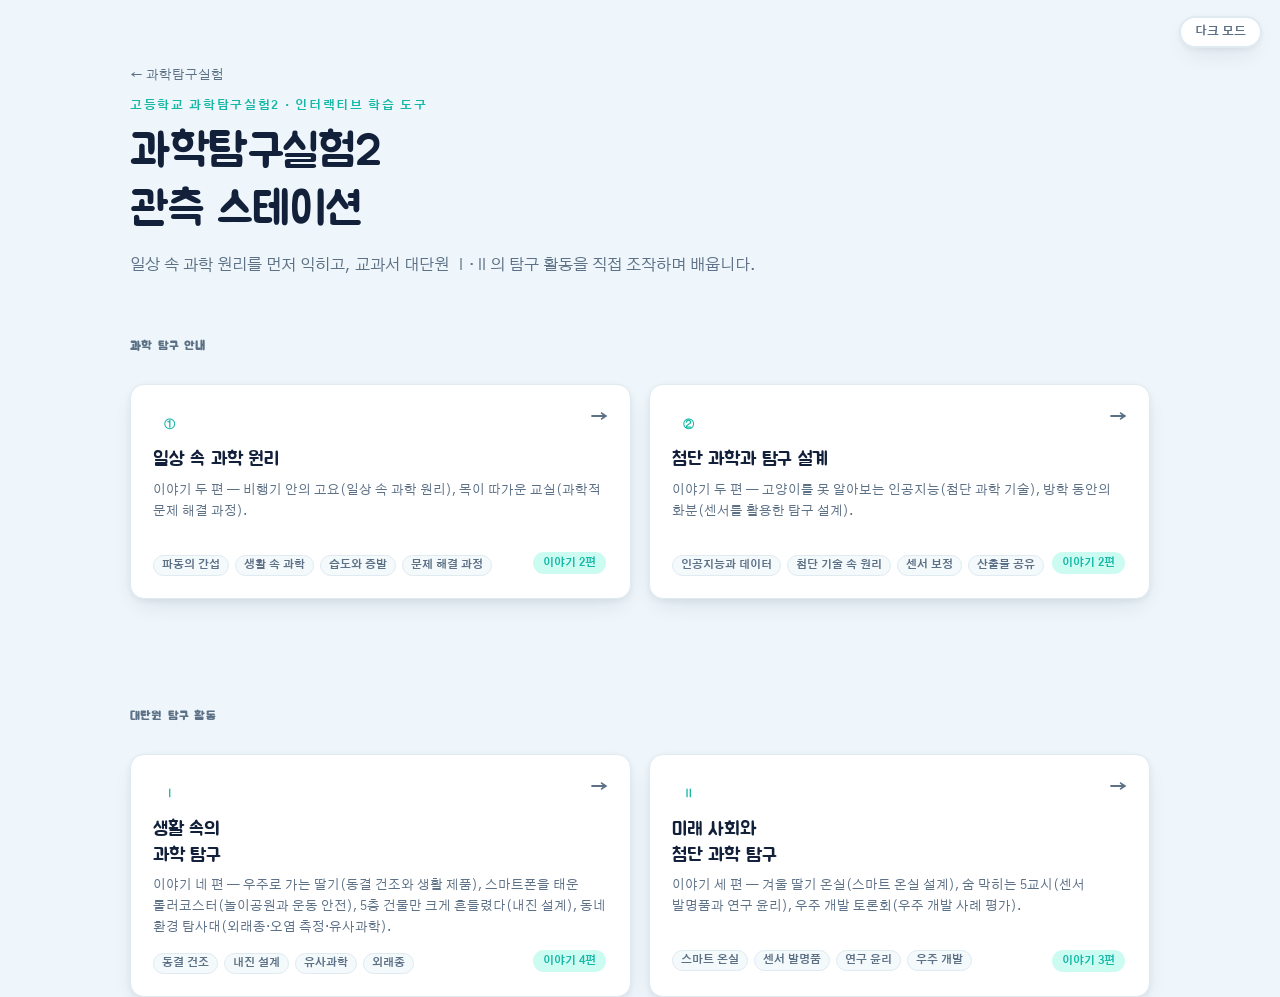
==== commit dab82dd5: "첫 화면 단원 카드: 이야기 제목과 편수로 갱신 Co-Authored-By: Claude Opus 5.5 <noreply@anthropic.com>" ====
--- a/index.html
+++ b/index.html
@@ -22,6 +22,7 @@
   .unit-card .topics { display: flex; flex-wrap: wrap; gap: 6px; }
   .unit-card .topics span { font-size: 10.5px; padding: 3px 8px; border-radius: 999px; background: var(--panel-2); border: 1px solid var(--line); color: var(--mist); }
   .unit-card .go { position: absolute; top: 22px; right: 22px; color: var(--mist); font-size: 18px; }
+  .unit-card .count { margin-top: 10px; font-size: 11px; color: var(--teal); font-weight: 700; }
   .part-label { max-width: 1080px; margin: 0 auto; padding: 30px 30px 0; font-size: 12px; letter-spacing: .1em; text-transform: uppercase; color: var(--mist); font-weight: 700; }
 </style>
 </head>
@@ -39,16 +40,18 @@
   <a class="unit-card" href="2-1/">
     <div class="chapter">①</div>
     <h3 class="display">일상 속 과학 원리</h3>
-    <p>GPS·전자레인지·에어백 등 생활 기술 속 과학 원리와, 과학적 문제 해결 과정을 다룹니다.</p>
-    <div class="topics"><span>생활 속 과학</span><span>문제 해결 과정</span></div>
+    <p>이야기 두 편 — 비행기 안의 고요(일상 속 과학 원리), 목이 따가운 교실(과학적 문제 해결 과정).</p>
+    <div class="topics"><span>파동의 간섭</span><span>생활 속 과학</span><span>습도와 증발</span><span>문제 해결 과정</span></div>
     <div class="go">→</div>
+    <div class="count">이야기 2편</div>
   </a>
   <a class="unit-card" href="2-2/">
     <div class="chapter">②</div>
     <h3 class="display">첨단 과학과 탐구 설계</h3>
-    <p>AI·IoT 등 첨단 과학 기술과, 센서를 활용한 탐구 설계 사례(자동 급수 장치)를 다룹니다.</p>
-    <div class="topics"><span>첨단 기술</span><span>센서 탐구 설계</span></div>
+    <p>이야기 두 편 — 고양이를 못 알아보는 인공지능(첨단 과학 기술), 방학 동안의 화분(센서를 활용한 탐구 설계).</p>
+    <div class="topics"><span>인공지능과 데이터</span><span>첨단 기술 속 원리</span><span>센서 보정</span><span>산출물 공유</span></div>
     <div class="go">→</div>
+    <div class="count">이야기 2편</div>
   </a>
 </div>
 
@@ -57,16 +60,18 @@
   <a class="unit-card" href="2-3/">
     <div class="chapter">Ⅰ</div>
     <h3 class="display">생활 속의<br>과학 탐구</h3>
-    <p>동결 건조 식품, 생활 제품 속 과학, 놀이공원 가속도, 건축물 내진 설계, 유사과학 비평, 외래종과 생물다양성, 학교 주변 오염 측정, 운동 안전사고 예방까지 8개 탐구를 다룹니다.</p>
+    <p>이야기 네 편 — 우주로 가는 딸기(동결 건조와 생활 제품), 스마트폰을 태운 롤러코스터(놀이공원과 운동 안전), 5층 건물만 크게 흔들렸다(내진 설계), 동네 환경 탐사대(외래종·오염 측정·유사과학).</p>
     <div class="topics"><span>동결 건조</span><span>내진 설계</span><span>유사과학</span><span>외래종</span></div>
     <div class="go">→</div>
+    <div class="count">이야기 4편</div>
   </a>
   <a class="unit-card" href="2-4/">
     <div class="chapter">Ⅱ</div>
     <h3 class="display">미래 사회와<br>첨단 과학 탐구</h3>
-    <p>마이크로컨트롤러 스마트 온실 설계, 센서 활용 생활 발명품, 우주 개발 사례로 본 과학 기술 발전 방향 평가를 다룹니다.</p>
-    <div class="topics"><span>스마트 온실</span><span>센서 발명품</span><span>우주 개발</span></div>
+    <p>이야기 세 편 — 겨울 딸기 온실(스마트 온실 설계), 숨 막히는 5교시(센서 발명품과 연구 윤리), 우주 개발 토론회(우주 개발 사례 평가).</p>
+    <div class="topics"><span>스마트 온실</span><span>센서 발명품</span><span>연구 윤리</span><span>우주 개발</span></div>
     <div class="go">→</div>
+    <div class="count">이야기 3편</div>
   </a>
 </div>
 
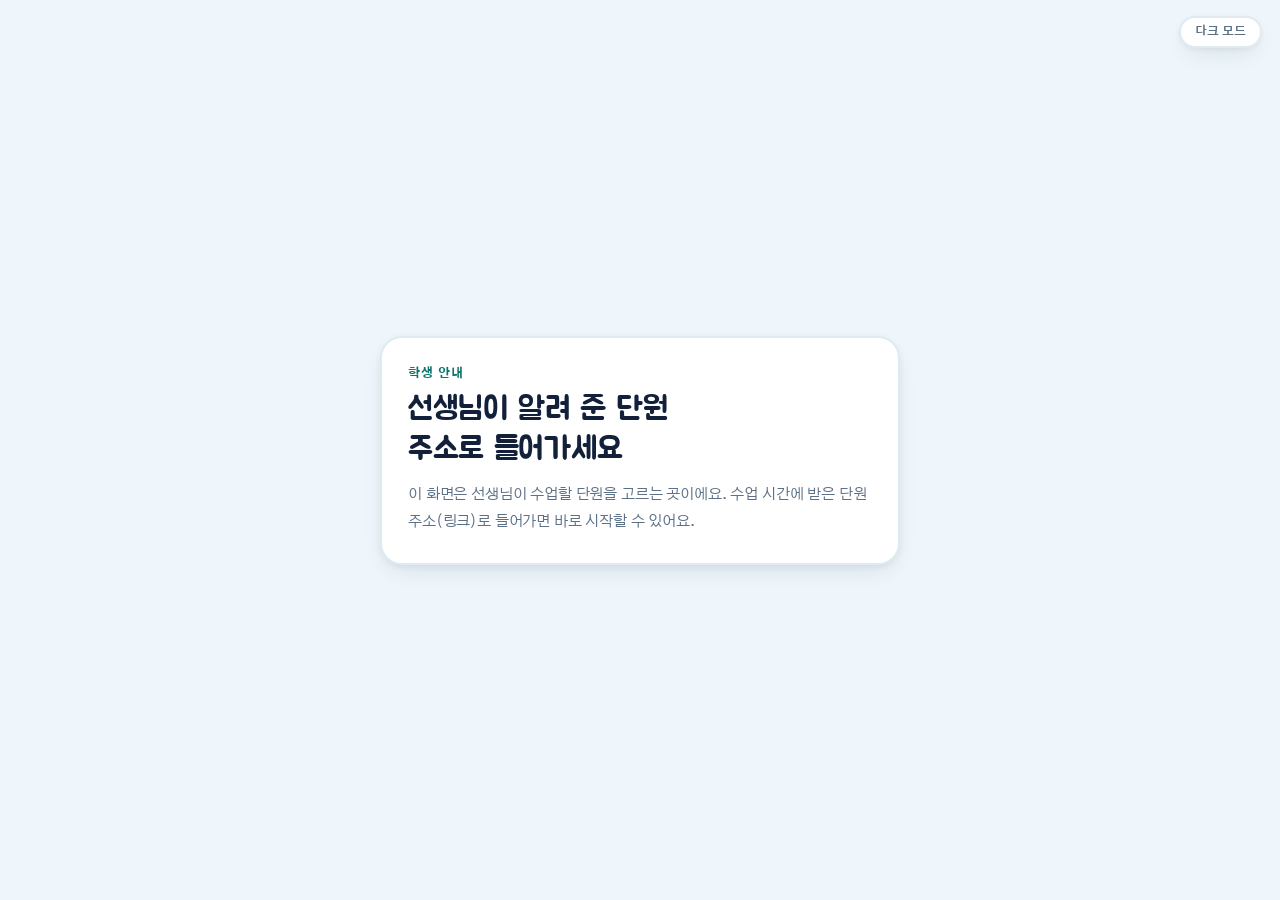
==== commit 851c1f26: "공용 엔진 최신판으로 맞춤(탭·슬라이더 접근성, 휴대폰 탭 줄·그림 글자 키우기, 짝짓기 누르는 단추, 실험실 거의 맞았어요 안내, 줄바꿈 LF), 단원 제목 번호 중복 정리((1" ====
--- a/index.html
+++ b/index.html
@@ -38,7 +38,7 @@
 <div class="part-label">과학 탐구 안내</div>
 <div class="grid">
   <a class="unit-card" href="2-1/">
-    <div class="chapter">①</div>
+    <div class="chapter">Ⅰ-1</div>
     <h3 class="display">일상 속 과학 원리</h3>
     <p>이야기 두 편 — 비행기 안의 고요(일상 속 과학 원리), 목이 따가운 교실(과학적 문제 해결 과정).</p>
     <div class="topics"><span>파동의 간섭</span><span>생활 속 과학</span><span>습도와 증발</span><span>문제 해결 과정</span></div>
@@ -46,7 +46,7 @@
     <div class="count">이야기 2편</div>
   </a>
   <a class="unit-card" href="2-2/">
-    <div class="chapter">②</div>
+    <div class="chapter">Ⅱ-1</div>
     <h3 class="display">첨단 과학과 탐구 설계</h3>
     <p>이야기 두 편 — 고양이를 못 알아보는 인공지능(첨단 과학 기술), 방학 동안의 화분(센서를 활용한 탐구 설계).</p>
     <div class="topics"><span>인공지능과 데이터</span><span>첨단 기술 속 원리</span><span>센서 보정</span><span>산출물 공유</span></div>
@@ -58,7 +58,7 @@
 <div class="part-label">대단원 탐구 활동</div>
 <div class="grid">
   <a class="unit-card" href="2-3/">
-    <div class="chapter">Ⅰ</div>
+    <div class="chapter">Ⅰ-2</div>
     <h3 class="display">생활 속의<br>과학 탐구</h3>
     <p>이야기 네 편 — 우주로 가는 딸기(동결 건조와 생활 제품), 스마트폰을 태운 롤러코스터(놀이공원과 운동 안전), 5층 건물만 크게 흔들렸다(내진 설계), 동네 환경 탐사대(외래종·오염 측정·유사과학).</p>
     <div class="topics"><span>동결 건조</span><span>내진 설계</span><span>유사과학</span><span>외래종</span></div>
@@ -66,7 +66,7 @@
     <div class="count">이야기 4편</div>
   </a>
   <a class="unit-card" href="2-4/">
-    <div class="chapter">Ⅱ</div>
+    <div class="chapter">Ⅱ-2</div>
     <h3 class="display">미래 사회와<br>첨단 과학 탐구</h3>
     <p>이야기 세 편 — 겨울 딸기 온실(스마트 온실 설계), 숨 막히는 5교시(센서 발명품과 연구 윤리), 우주 개발 토론회(우주 개발 사례 평가).</p>
     <div class="topics"><span>스마트 온실</span><span>센서 발명품</span><span>연구 윤리</span><span>우주 개발</span></div>
--- a/assets/theme.css
+++ b/assets/theme.css
@@ -1,420 +1,612 @@
-@import url('https://fonts.googleapis.com/css2?family=Jua&family=Gothic+A1:wght@400;500;600;700;800;900&display=swap');
-
-/* =========================================================================
-   science-teacher-hub 공용 테마 — 정본 (v2)
-   저장소 12곳의 theme.css 5개 버전을 하나로 합침. 기준: earth-science-2 계열.
-   색은 전부 토큰으로만 정의하고, 다크 모드는 토큰만 다시 선언한다.
-   캔버스 그림도 cssVar()로 같은 토큰을 읽으므로 테마를 따라간다.
-   ========================================================================= */
-
-/* ---------- 라이트 (기본) ---------- */
-:root {
---bg: #eef6fb;
---card: #ffffff;
---card-2: #f4f9fb;
---rail: #ffffff;
---ink: #12203a;
---mist: #5c7086;
---line: #dfeaf1;
---brand: #3db7e8;
---brand-dim: #1f96c9;
---brand-100: #d9f0fb;
---brand-700: #1179a6;
---teal: #14b8a6;
---teal-100: #ccfbf1;
---teal-700: #0f766e;
---coral: #ff9752;
---coral-100: #ffe8d3;
---coral-700: #c2590f;
---violet: #8b6bf0;
---violet-100: #ece5fd;
---violet-700: #6234c9;
---amber: #ffb800;
---amber-100: #fff2cc;
---amber-700: #a86a00;
---rose: #ff6b93;
---rose-100: #ffe0e9;
---rose-700: #c23864;
---green: #4cb963;
---green-100: #dcf5e1;
---green-700: #1f7a37;
-/* 강조색 위에 얹는 글자색 / 유리 배경 / 슬라이더 손잡이 테두리 */
---on-accent: #ffffff;
---glass: rgba(255, 255, 255, .88);
---thumb-ring: #ffffff;
---shadow-card: 0 10px 24px -8px rgba(18, 32, 58, .12), 0 2px 6px rgba(18, 32, 58, .06);
---shadow-pop: 0 16px 34px -10px rgba(18, 32, 58, .2);
---shadow-brand: 0 6px 14px -4px rgba(61, 183, 232, .55);
-/* 예전 단원 페이지가 아직 쓰는 이름들 (캔버스 cssVar 포함) */
---abyss: var(--bg);
---panel: var(--card);
---panel-2: var(--card-2);
---foam: var(--ink);
---teal-dim: var(--teal-700);
---cold: var(--brand);
---good: var(--green);
---warn: var(--coral);
-}
-
-/* ---------- 다크 : OS 설정 (명시적으로 라이트를 고른 경우는 제외) ---------- */
-@media (prefers-color-scheme: dark) {
-:root:not([data-theme="light"]) {
---bg: #0a1620;
---card: #10222f;
---card-2: #162b3a;
---rail: #0c1c28;
---ink: #e6f0f5;
---mist: #93aebd;
---line: #23404f;
---brand: #4fc3ec;
---brand-dim: #7fd4f2;
---brand-100: #10323f;
---brand-700: #8ad9f5;
---teal: #2ed3bd;
---teal-100: #0e332f;
---teal-700: #74e2d1;
---coral: #ff9d63;
---coral-100: #3a2415;
---coral-700: #ffbb91;
---violet: #a288f5;
---violet-100: #241d3d;
---violet-700: #c5b4fb;
---amber: #ffc42e;
---amber-100: #3a2f0e;
---amber-700: #ffda7c;
---rose: #ff86a6;
---rose-100: #3a1c26;
---rose-700: #ffafc4;
---green: #63c97a;
---green-100: #16301d;
---green-700: #99e0a8;
---on-accent: #06202c;
---glass: rgba(16, 34, 47, .85);
---thumb-ring: #10222f;
---shadow-card: 0 10px 24px -8px rgba(0, 0, 0, .55), 0 2px 6px rgba(0, 0, 0, .35);
---shadow-pop: 0 16px 34px -10px rgba(0, 0, 0, .7);
---shadow-brand: 0 6px 14px -4px rgba(79, 195, 236, .35);
-}
-}
-
-/* ---------- 다크 : 사용자가 버튼으로 고른 경우 ---------- */
-:root[data-theme="dark"] {
---bg: #0a1620;
---card: #10222f;
---card-2: #162b3a;
---rail: #0c1c28;
---ink: #e6f0f5;
---mist: #93aebd;
---line: #23404f;
---brand: #4fc3ec;
---brand-dim: #7fd4f2;
---brand-100: #10323f;
---brand-700: #8ad9f5;
---teal: #2ed3bd;
---teal-100: #0e332f;
---teal-700: #74e2d1;
---coral: #ff9d63;
---coral-100: #3a2415;
---coral-700: #ffbb91;
---violet: #a288f5;
---violet-100: #241d3d;
---violet-700: #c5b4fb;
---amber: #ffc42e;
---amber-100: #3a2f0e;
---amber-700: #ffda7c;
---rose: #ff86a6;
---rose-100: #3a1c26;
---rose-700: #ffafc4;
---green: #63c97a;
---green-100: #16301d;
---green-700: #99e0a8;
---on-accent: #06202c;
---glass: rgba(16, 34, 47, .85);
---thumb-ring: #10222f;
---shadow-card: 0 10px 24px -8px rgba(0, 0, 0, .55), 0 2px 6px rgba(0, 0, 0, .35);
---shadow-pop: 0 16px 34px -10px rgba(0, 0, 0, .7);
---shadow-brand: 0 6px 14px -4px rgba(79, 195, 236, .35);
-}
-
-* { box-sizing: border-box; }
-html, body { height: 100%; }
-body {
-margin: 0;
-background: var(--bg);
-color: var(--ink);
-font-family: "Gothic A1", -apple-system, BlinkMacSystemFont, "Malgun Gothic", "Apple SD Gothic Neo", sans-serif;
-min-height: 100vh;
-overflow-x: hidden;
-word-break: keep-all;
--webkit-font-smoothing: antialiased;
-}
-.display { font-family: "Jua", "Gothic A1", sans-serif; font-weight: 400; letter-spacing: -.01em; }
-.mono { font-family: ui-monospace, "SFMono-Regular", Menlo, monospace; font-variant-numeric: tabular-nums; }
-a { color: inherit; }
-
-/* ===================== App shell (unit pages) ===================== */
-.app { display: grid; grid-template-columns: minmax(200px, 250px) 1fr; min-height: 100vh; }
-.app > * { min-width: 0; }   /* 그리드 칸이 내용 때문에 화면보다 넓어지는 것을 막는다 */
-.rail {
-background: var(--rail);
-border-right: 3px solid var(--line);
-display: flex; flex-direction: column;
-padding: 22px 12px; gap: 6px;
-height: 100vh; position: sticky; top: 0;
-}
-.brand { padding: 4px 10px 18px; border-bottom: 3px dashed var(--line); margin-bottom: 12px; }
-.brand a.home { color: var(--brand-700); font-size: 12px; text-decoration: none; font-weight: 700; }
-.brand a.home:hover { text-decoration: underline; }
-.brand .eyebrow { font-size: 11px; letter-spacing: .1em; text-transform: uppercase; color: var(--teal-700); font-weight: 800; margin-top: 10px; }
-.brand h1 { font-size: 21px; margin: 6px 0 0; line-height: 1.3; font-weight: 400; }
-.tab-btn {
-display: flex; align-items: center; gap: 10px;
-background: transparent; border: 2px solid transparent; color: var(--mist);
-text-align: left; padding: 11px 12px; border-radius: 14px; cursor: pointer;
-font-size: 13.5px; font-weight: 700; font-family: inherit; transition: background .15s, color .15s, border-color .15s, transform .1s;
-}
-.tab-btn .num { font-family: "Jua"; font-size: 12px; color: var(--mist); opacity: .55; width: 18px; }
-@media (hover: hover) {
-.tab-btn:hover { background: var(--card-2); color: var(--ink); transform: translateX(1px); }
-}
-.tab-btn.active { background: var(--brand); border-color: var(--brand); color: var(--on-accent); box-shadow: var(--shadow-brand); }
-.tab-btn.active .num { color: var(--on-accent); opacity: 1; }
-
-/* --- 780px 이하: 사이드바를 가로 탭바로. 라벨이 한 글자씩 쪼개지지 않게 고정 --- */
-@media (max-width: 780px) {
-.app { grid-template-columns: 1fr; }
-.rail {
-flex-direction: row !important; align-items: center;
-overflow-x: auto; -webkit-overflow-scrolling: touch;
-height: auto !important; position: static !important;
-border-right: none !important; border-bottom: 3px solid var(--line);
-padding: 12px; gap: 8px;
-}
-.rail .brand {
-flex: 0 0 auto; margin: 0 6px 0 0; padding: 0 14px 0 4px;
-border-bottom: none; border-right: 3px dashed var(--line);
-}
-.rail .brand .eyebrow { margin-top: 4px; }
-.rail .brand h1 { font-size: 15px; margin: 2px 0 0; line-height: 1.25; }
-.rail .tab-btn { flex: 0 0 auto; white-space: nowrap; }
-/* 테마 버튼이 가로 탭바를 가리지 않도록 아래로 내린다 */
-.theme-toggle { top: auto; bottom: 14px; right: 14px; }
-main { padding: 22px 16px 60px; }
-.controls { padding: 16px 16px 18px; }
-.info-card, .detail-panel { margin-left: 16px; margin-right: 16px; }
-.stat-row, .legend-row, .card-grid, .era-grid, .compare-wrap, .mini-grid { padding-left: 16px; padding-right: 16px; }
-.foot-note { padding-left: 16px; padding-right: 16px; }
-}
-
-main { padding: 30px 34px 70px; max-width: 1000px; }
-.stage-head { margin-bottom: 18px; }
-.stage-head .eyebrow { font-size: 12px; letter-spacing: .08em; text-transform: uppercase; color: var(--teal-700); font-weight: 800; }
-.stage-head h2 { font-size: 28px; margin: 6px 0 10px; text-wrap: balance; font-weight: 400; }
-.stage-head p { color: var(--mist); font-size: 14.5px; line-height: 1.7; max-width: 660px; margin: 0; }
-
-.stage-card { background: var(--card); border: 3px solid var(--line); border-radius: 26px; overflow: hidden; margin-top: 18px; box-shadow: var(--shadow-card); }
-.canvas-wrap { position: relative; background: var(--card-2); border-bottom: 3px solid var(--line); }
-canvas { display: block; width: 100%; max-width: 100%; height: auto; touch-action: pan-y; }
-.badge-row { position: absolute; top: 12px; left: 12px; display: flex; gap: 6px; flex-wrap: wrap; }
-.badge { font-size: 11px; font-weight: 700; padding: 5px 11px; border-radius: 999px; background: var(--glass); color: var(--ink); border: 2px solid var(--line); backdrop-filter: blur(3px); }
-
-.controls { padding: 18px 22px 22px; display: flex; flex-wrap: wrap; gap: 22px; }
-.ctrl-group { display: flex; flex-direction: column; gap: 9px; min-width: 170px; flex: 1; }
-.ctrl-label { font-size: 11.5px; letter-spacing: .04em; color: var(--mist); font-weight: 800; display: flex; justify-content: space-between; }
-.ctrl-label .val { color: var(--brand-700); }
-input[type="range"] { -webkit-appearance: none; appearance: none; width: 100%; height: 8px; border-radius: 999px; background: var(--line); outline: none; }
-input[type="range"]::-webkit-slider-thumb { -webkit-appearance: none; width: 22px; height: 22px; border-radius: 50%; background: var(--brand); border: 3px solid var(--thumb-ring); box-shadow: 0 2px 8px rgba(31,150,201,.5); cursor: pointer; }
-input[type="range"]::-moz-range-thumb { width: 22px; height: 22px; border-radius: 50%; background: var(--brand); border: 3px solid var(--thumb-ring); cursor: pointer; }
-
-.toggle-row { display: flex; gap: 8px; flex-wrap: wrap; }
-.chip { border: 2px solid var(--line); background: var(--card-2); color: var(--mist); padding: 8px 15px; border-radius: 999px; font-size: 12.5px; font-weight: 800; cursor: pointer; transition: all .15s; font-family: inherit; }
-.chip.on { background: var(--brand); border-color: var(--brand); color: var(--on-accent); }
-.chip.warm.on { background: var(--coral); border-color: var(--coral); color: #331700; }
-.chip.cold.on { background: var(--cold); border-color: var(--cold); color: var(--on-accent); }
-.chip.violet.on { background: var(--violet); border-color: var(--violet); color: #1c1033; }
-.chip:focus-visible, .tab-btn:focus-visible, button:focus-visible, a:focus-visible, input:focus-visible { outline: 3px solid var(--brand); outline-offset: 2px; }
-.seg { display: flex; border: 2px solid var(--line); border-radius: 999px; overflow: hidden; width: fit-content; flex-wrap: wrap; background: var(--card-2); }
-.seg button { border: none; background: transparent; color: var(--mist); padding: 8px 15px; font-size: 12.5px; font-weight: 800; font-family: inherit; cursor: pointer; }
-.seg button.on { background: var(--brand); color: var(--on-accent); }
-
-.btn { border: 2px solid var(--line); background: var(--card-2); color: var(--ink); padding: 10px 18px; border-radius: 999px; font-size: 13.5px; font-weight: 800; font-family: inherit; cursor: pointer; transition: all .15s; }
-.btn:hover { border-color: var(--brand); transform: translateY(-1px); }
-.btn.primary { background: var(--brand); border-color: var(--brand); color: var(--on-accent); box-shadow: var(--shadow-brand); }
-.btn.primary:hover { background: var(--brand-dim); border-color: var(--brand-dim); }
-.btn:disabled { opacity: .4; cursor: not-allowed; transform: none; }
-.btn-row { display: flex; gap: 10px; flex-wrap: wrap; align-items: center; }
-
-.readout { display: flex; align-items: center; gap: 10px; background: var(--card-2); border: 2px solid var(--line); border-radius: 14px; padding: 11px 15px; }
-.readout .dot { width: 11px; height: 11px; border-radius: 50%; flex: none; }
-.readout .txt { font-size: 12.5px; color: var(--ink); line-height: 1.5; }
-.readout .txt b { color: var(--brand-700); }
-
-.info-card { margin: 0 22px 22px; padding: 15px 18px; border-radius: 16px; background: var(--brand-100); border: 2px solid var(--brand-100); font-size: 13.5px; line-height: 1.75; color: var(--ink); min-height: 22px; }
-.info-card b { color: var(--brand-700); }
-.info-card .tag { display: inline-block; font-size: 10.5px; font-weight: 800; letter-spacing: .05em; padding: 2px 8px; border-radius: 999px; margin-right: 8px; }
-
-.foot-note { color: var(--mist); font-size: 11.5px; padding: 0 22px 20px; }
-
-.card-grid { display: grid; grid-template-columns: repeat(auto-fill, minmax(155px, 1fr)); gap: 12px; padding: 4px 22px 0; }
-.pick-card { background: var(--card-2); border: 2px solid var(--line); border-radius: 18px; padding: 15px; cursor: pointer; text-align: left; transition: all .15s; color: var(--ink); font-family: inherit; }
-.pick-card:hover { border-color: var(--brand); transform: translateY(-2px); }
-.pick-card.on { border-color: var(--brand); background: var(--brand-100); box-shadow: var(--shadow-card); }
-.pick-card .ico { font-size: 24px; margin-bottom: 6px; display: block; }
-.pick-card .t { font-size: 13.5px; font-weight: 800; margin-bottom: 3px; }
-.pick-card .d { font-size: 11.5px; color: var(--mist); line-height: 1.5; }
-.pick-card .pc-ico { font-size: 23px; margin-bottom: 6px; display: block; }
-.pick-card .pc-name { font-weight: 800; font-size: 13.5px; margin-bottom: 3px; }
-.pick-card .pc-sub { font-size: 11.5px; color: var(--mist); }
-
-.detail-panel { margin: 16px 22px 22px; padding: 17px 19px; border-radius: 18px; background: var(--card-2); border: 2px solid var(--line); font-size: 13.5px; line-height: 1.8; color: var(--mist); }
-.detail-panel h4 { margin: 0 0 8px; color: var(--ink); font-size: 15.5px; font-family: "Jua"; font-weight: 400; }
-.detail-panel b { color: var(--ink); }
-.detail-panel .hint { color: var(--mist); font-size: 12.5px; font-style: italic; }
-
-.mini-grid { display: grid; grid-template-columns: repeat(auto-fit, minmax(150px, 1fr)); gap: 12px; margin: 16px 22px 26px; }
-.mini-card { background: var(--card-2); border: 2px solid var(--line); border-radius: 16px; padding: 13px 15px; }
-.mini-card .mi-ico { font-size: 21px; margin-bottom: 6px; }
-.mini-card h4 { margin: 0 0 4px; font-size: 13.5px; color: var(--ink); font-weight: 800; }
-.mini-card p { margin: 0; font-size: 12px; line-height: 1.6; color: var(--mist); }
-
-.timeline-wrap { padding: 12px 22px 4px; }
-.timeline-track { position: relative; height: 10px; border-radius: 999px; background: var(--line); margin: 30px 4px 14px; }
-.timeline-fill { position: absolute; top: 0; left: 0; height: 100%; border-radius: 999px; background: linear-gradient(90deg, var(--brand-dim), var(--brand)); }
-.timeline-ticks { display: flex; justify-content: space-between; padding: 0 2px; }
-.timeline-ticks span { font-size: 10.5px; color: var(--mist); font-weight: 700; }
-.timeline-dot { position: absolute; top: 50%; width: 18px; height: 18px; border-radius: 50%; background: var(--card); border: 4px solid var(--line); transform: translate(-50%, -50%); cursor: pointer; transition: border-color .15s, background .15s; }
-.timeline-dot.on { border-color: var(--teal); background: var(--teal); }
-.timeline-dot .td-label { position: absolute; top: 20px; left: 50%; transform: translateX(-50%); font-size: 10.5px; color: var(--mist); white-space: nowrap; font-weight: 700; }
-.timeline-dot.on .td-label { color: var(--teal-700); font-weight: 800; }
-
-.era-grid { display: grid; grid-template-columns: repeat(auto-fit, minmax(130px, 1fr)); gap: 10px; padding: 0 22px 18px; }
-.era-btn { background: var(--card-2); border: 2px solid var(--line); color: var(--mist); padding: 11px 8px; border-radius: 14px; font-size: 12.5px; font-weight: 800; cursor: pointer; text-align: center; font-family: inherit; }
-.era-btn.on { background: var(--teal); border-color: var(--teal); color: var(--on-accent); }
-
-.compare-wrap { display: grid; grid-template-columns: 1fr 1fr; gap: 16px; padding: 0 22px 22px; }
-@media (max-width: 700px) { .compare-wrap { grid-template-columns: 1fr; } }
-.compare-col { background: var(--card-2); border: 2px solid var(--line); border-radius: 16px; padding: 15px 17px; }
-.compare-col h4 { margin: 0 0 8px; font-size: 13.5px; color: var(--teal-700); font-weight: 800; }
-.compare-col p { margin: 0; font-size: 12.5px; line-height: 1.75; color: var(--mist); }
-
-.stat-row { display: flex; gap: 14px; flex-wrap: wrap; padding: 0 22px 18px; }
-.stat-box { flex: 1; min-width: 120px; background: var(--card-2); border: 2px solid var(--line); border-radius: 16px; padding: 13px 15px; }
-.stat-box .lbl { font-size: 10.5px; text-transform: uppercase; letter-spacing: .05em; color: var(--mist); font-weight: 800; }
-.stat-box .num { font-size: 21px; color: var(--brand-700); font-weight: 800; margin-top: 3px; font-family: "Jua"; }
-
-.legend-row { display: flex; gap: 14px; flex-wrap: wrap; padding: 2px 22px 16px; font-size: 12px; color: var(--mist); font-weight: 700; }
-.legend-row .sw { display: inline-block; width: 11px; height: 11px; border-radius: 4px; margin-right: 5px; vertical-align: -1px; }
-
-.theme-toggle {
-position: fixed; top: 16px; right: 18px; z-index: 20;
-background: var(--card); border: 2px solid var(--line); color: var(--mist);
-border-radius: 999px; padding: 7px 14px; font-size: 11.5px; font-weight: 700;
-font-family: inherit; cursor: pointer; box-shadow: var(--shadow-card);
-}
-.theme-toggle:hover { border-color: var(--brand); color: var(--ink); }
-/* 위의 기본 규칙이 모바일 규칙(top:auto)보다 뒤에 있어 top·bottom 이 함께 걸려 버튼이 세로로 늘어났다 */
-@media (max-width: 780px) { .theme-toggle { top: auto; bottom: 14px; right: 14px; } }
-
-@media (prefers-reduced-motion: reduce) { * { animation-duration: .001ms !important; transition-duration: .001ms !important; } }
-
-/* ===================== Home / hub cards ===================== */
-.hero { padding: 54px 30px 30px; max-width: 1080px; margin: 0 auto; }
-.hero .kicker { display: inline-flex; align-items: center; gap: 8px; background: var(--teal-100); color: var(--teal-700); font-weight: 800; font-size: 12px; padding: 7px 14px; border-radius: 999px; margin-bottom: 14px; }
-.hero h1 { font-size: clamp(32px, 5vw, 48px); margin: 6px 0 16px; text-wrap: balance; font-weight: 400; }
-.hero p { color: var(--mist); font-size: 15.5px; line-height: 1.8; max-width: 640px; margin: 0; }
-
-.part-heading { max-width: 1080px; margin: 34px auto 0; padding: 0 30px; font-family: "Jua"; font-size: 15px; color: var(--ink); display: flex; align-items: center; gap: 10px; }
-.part-heading .roman { display: inline-flex; align-items: center; justify-content: center; width: 30px; height: 30px; border-radius: 10px; font-size: 14px; background: var(--brand-100); color: var(--brand-700); }
-
-.grid { max-width: 1080px; margin: 14px auto 20px; padding: 0 30px; display: grid; grid-template-columns: repeat(auto-fit, minmax(min(100%, 290px), 1fr)); gap: 20px; }
-.unit-card { display: block; background: var(--card); border: 3px solid var(--line); border-radius: 28px; padding: 26px; text-decoration: none; color: inherit; transition: border-color .15s, transform .15s, box-shadow .15s; position: relative; overflow: hidden; box-shadow: var(--shadow-card); }
-.unit-card:hover { border-color: var(--brand); transform: translateY(-4px); box-shadow: var(--shadow-pop); }
-.unit-card .chapter { display: inline-flex; align-items: center; justify-content: center; width: 34px; height: 34px; border-radius: 12px; font-family: "Jua"; font-size: 16px; margin-bottom: 12px; }
-.unit-card h3 { font-size: 20px; margin: 0 0 9px; font-weight: 400; line-height: 1.35; }
-.unit-card p { color: var(--mist); font-size: 13px; line-height: 1.65; margin: 0 0 14px; min-height: 40px; }
-.unit-card .topics { display: flex; flex-wrap: wrap; gap: 6px; }
-.unit-card .topics span { font-size: 10.5px; font-weight: 700; padding: 4px 10px; border-radius: 999px; background: var(--card-2); border: 2px solid var(--line); color: var(--mist); }
-.unit-card .go { position: absolute; top: 26px; right: 26px; color: var(--brand); font-size: 20px; font-weight: 900; }
-.unit-card .count { position: absolute; bottom: 24px; right: 24px; font-size: 11px; color: var(--teal-700); font-weight: 800; background: var(--teal-100); padding: 4px 10px; border-radius: 999px; }
-.unit-card.c1 .chapter { background: var(--brand-100); color: var(--brand-700); }
-.unit-card.c2 .chapter { background: var(--coral-100); color: var(--coral-700); }
-.unit-card.c3 .chapter { background: var(--violet-100); color: var(--violet-700); }
-
-.part-label { max-width: 1080px; margin: 10px auto 0; padding: 30px 30px 0; font-size: 13px; letter-spacing: .04em; color: var(--ink); font-weight: 800; font-family: "Jua"; }
-.tips { max-width: 1080px; margin: 16px auto 70px; padding: 0 30px; display: grid; grid-template-columns: repeat(auto-fit, minmax(min(100%, 230px), 1fr)); gap: 14px; }
-.tip-card { background: var(--card); border: 3px solid var(--line); border-radius: 20px; padding: 18px 20px; box-shadow: var(--shadow-card); }
-.tip-card .num { font-family: "Jua"; font-size: 22px; color: var(--brand); }
-.tip-card h4 { font-size: 14px; margin: 6px 0 5px; font-weight: 800; }
-.tip-card p { font-size: 12.5px; color: var(--mist); line-height: 1.65; margin: 0; }
-.back-link { max-width: 1080px; margin: 20px auto 0; padding: 0 30px; }
-.back-link a { color: var(--mist); font-size: 12px; text-decoration: none; font-weight: 700; }
-.back-link a:hover { color: var(--brand-700); }
-
-/* ===================== 학습 설계 부품 (모든 단원 공용) =====================
-   단원 페이지는 아래 클래스를 쓰고, theme.js 의 sthGate / sthWork 를 부르면 된다. */
-
-/* 성취기준·학습목표·핵심용어 */
-.std-chip { display: inline-block; font-family: ui-monospace, Menlo, monospace; font-size: 11.5px; font-weight: 700;
-  background: var(--brand-100); color: var(--brand-700); padding: 3px 9px; border-radius: 999px; margin: 0 4px 8px 0; }
-.std-note { font-size: 12.5px; color: var(--mist); line-height: 1.7; margin: 2px 0 0; }
-.goal { margin: 6px 0 0; padding-left: 16px; color: var(--mist); font-size: 13.5px; line-height: 1.7; }
-.goal li { margin: 2px 0; }
-.terms { display: flex; flex-wrap: wrap; gap: 6px; margin-top: 10px; }
-.terms b { font-size: 11.5px; font-weight: 800; padding: 4px 10px; border-radius: 999px;
-  background: var(--card-2); border: 2px solid var(--line); color: var(--mist); }
-
-/* 예측 잠금 */
-.gate { margin: 0 22px 22px; padding: 18px 20px; border-radius: 18px;
-  background: var(--amber-100); border: 2px solid var(--amber); }
-.gate h4 { margin: 0 0 4px; font-size: 15.5px; font-family: "Jua"; font-weight: 400; color: var(--ink); }
-.gate p { margin: 0 0 12px; font-size: 13.5px; line-height: 1.7; color: var(--ink); }
-.gate .opts { display: grid; grid-template-columns: repeat(auto-fit, minmax(min(100%, 190px), 1fr)); gap: 8px; }
-.gate .opt { text-align: left; background: var(--card); border: 2px solid var(--line); border-radius: 14px;
-  padding: 11px 14px; font-size: 13px; font-weight: 700; font-family: inherit; color: var(--ink); cursor: pointer; }
-.gate .opt:hover { border-color: var(--amber); }
-.gate .opt.picked { background: var(--amber); border-color: var(--amber); color: #3a2a00; }
-.gate.done { background: var(--card-2); border-color: var(--line); }
-.veil { position: absolute; inset: 0; background: var(--card-2); display: flex; align-items: center;
-  justify-content: center; text-align: center; padding: 24px; z-index: 2; }
-.veil p { margin: 0; color: var(--mist); font-size: 13.5px; line-height: 1.8; max-width: 340px; }
-.veil[hidden] { display: none; }
-
-/* 오개념 상자 */
-.miscon { margin: 0 22px 22px; padding: 16px 19px; border-radius: 16px; background: var(--rose-100);
-  border: 2px solid var(--rose); font-size: 13.5px; line-height: 1.75; color: var(--ink); }
-.miscon .tag { display: inline-block; font-size: 10.5px; font-weight: 800; letter-spacing: .05em;
-  background: var(--rose); color: #fff; padding: 2px 9px; border-radius: 999px; margin-bottom: 7px; }
-.miscon cite { display: block; margin-top: 8px; font-style: normal; font-size: 11.5px; color: var(--mist); }
-.miscon .sep { margin-top: 10px; padding-top: 10px; border-top: 1px dashed var(--rose); }
-/* 카드 밖에 둘 때 */
-.miscon.loose, .gate.loose { margin-left: 0; margin-right: 0; margin-top: 18px; }
-
-/* 산출물 */
-.work { margin: 0 22px 22px; }
-.work label { display: block; font-size: 13px; font-weight: 800; color: var(--mist); margin: 16px 0 6px; }
-.work textarea { width: 100%; min-height: 78px; padding: 12px 14px; border-radius: 14px; border: 2px solid var(--line);
-  background: var(--card-2); color: var(--ink); font-family: inherit; font-size: 13.5px; line-height: 1.7; resize: vertical; }
-.work textarea:focus { outline: 3px solid var(--brand); outline-offset: 2px; border-color: var(--brand); }
-.work .hint { font-size: 12px; color: var(--mist); margin: 5px 0 0; line-height: 1.6; }
-.saved { font-size: 12px; color: var(--teal-700); font-weight: 700; margin-left: 8px; }
-.recap { margin: 0 22px 18px; padding: 15px 18px; border-radius: 16px; background: var(--card-2);
-  border: 2px solid var(--line); font-size: 13.5px; line-height: 1.8; color: var(--ink); }
-.recap b { color: var(--brand-700); }
-.recap .none { color: var(--mist); font-weight: 400; }
-
-/* 관측 자료 표 */
-.tbl-wrap { overflow-x: auto; margin: 0 22px 22px; border: 2px solid var(--line); border-radius: 16px; background: var(--card); }
-table.obs { border-collapse: collapse; width: 100%; min-width: 560px; font-size: 13px; }
-table.obs th, table.obs td { padding: 9px 11px; border-bottom: 1px solid var(--line); text-align: center; white-space: nowrap; }
-table.obs thead th { background: var(--card-2); font-size: 11px; font-weight: 800; color: var(--mist);
-  letter-spacing: .03em; border-bottom: 2px solid var(--line); }
-table.obs tbody tr:last-child td { border-bottom: none; }
-table.obs td.l { text-align: left; }
-table.obs .num { font-family: ui-monospace, Menlo, monospace; font-variant-numeric: tabular-nums; }
-table.obs tr.mine { background: var(--brand-100); }
-.ox { font-weight: 800; }
-.ox.o { color: var(--green-700); } .ox.x { color: var(--mist); } .ox.t { color: var(--amber-700); }
-
-@media (max-width: 780px) {
-  .gate, .miscon, .work, .recap, .tbl-wrap { margin-left: 16px; margin-right: 16px; }
-}
+@import url('https://fonts.googleapis.com/css2?family=Jua&family=Gothic+A1:wght@400;500;600;700;800;900&display=swap');
+
+/* =========================================================================
+   science-teacher-hub 공용 테마 — 정본 (v2)
+   저장소 12곳의 theme.css 5개 버전을 하나로 합침. 기준: earth-science-2 계열.
+   색은 전부 토큰으로만 정의하고, 다크 모드는 토큰만 다시 선언한다.
+   캔버스 그림도 cssVar()로 같은 토큰을 읽으므로 테마를 따라간다.
+   ========================================================================= */
+
+/* ---------- 라이트 (기본) ---------- */
+:root {
+--bg: #eef6fb;
+--card: #ffffff;
+--card-2: #f4f9fb;
+--rail: #ffffff;
+--ink: #12203a;
+--mist: #5c7086;
+--line: #dfeaf1;
+--brand: #3db7e8;
+--brand-dim: #1f96c9;
+--brand-100: #d9f0fb;
+--brand-700: #1179a6;
+--teal: #14b8a6;
+--teal-100: #ccfbf1;
+--teal-700: #0f766e;
+--coral: #ff9752;
+--coral-100: #ffe8d3;
+--coral-700: #c2590f;
+--violet: #8b6bf0;
+--violet-100: #ece5fd;
+--violet-700: #6234c9;
+--amber: #ffb800;
+--amber-100: #fff2cc;
+--amber-700: #a86a00;
+--rose: #ff6b93;
+--rose-100: #ffe0e9;
+--rose-700: #c23864;
+--green: #4cb963;
+--green-100: #dcf5e1;
+--green-700: #1f7a37;
+/* 강조색 위에 얹는 글자색 / 유리 배경 / 슬라이더 손잡이 테두리 */
+--on-accent: #ffffff;
+--glass: rgba(255, 255, 255, .88);
+--thumb-ring: #ffffff;
+--shadow-card: 0 10px 24px -8px rgba(18, 32, 58, .12), 0 2px 6px rgba(18, 32, 58, .06);
+--shadow-pop: 0 16px 34px -10px rgba(18, 32, 58, .2);
+--shadow-brand: 0 6px 14px -4px rgba(61, 183, 232, .55);
+/* 예전 단원 페이지가 아직 쓰는 이름들 (캔버스 cssVar 포함) */
+--abyss: var(--bg);
+--panel: var(--card);
+--panel-2: var(--card-2);
+--foam: var(--ink);
+--teal-dim: var(--teal-700);
+--cold: var(--brand);
+--good: var(--green);
+--warn: var(--coral);
+}
+
+/* ---------- 다크 : OS 설정 (명시적으로 라이트를 고른 경우는 제외) ---------- */
+@media (prefers-color-scheme: dark) {
+:root:not([data-theme="light"]) {
+--bg: #0a1620;
+--card: #10222f;
+--card-2: #162b3a;
+--rail: #0c1c28;
+--ink: #e6f0f5;
+--mist: #93aebd;
+--line: #23404f;
+--brand: #4fc3ec;
+--brand-dim: #7fd4f2;
+--brand-100: #10323f;
+--brand-700: #8ad9f5;
+--teal: #2ed3bd;
+--teal-100: #0e332f;
+--teal-700: #74e2d1;
+--coral: #ff9d63;
+--coral-100: #3a2415;
+--coral-700: #ffbb91;
+--violet: #a288f5;
+--violet-100: #241d3d;
+--violet-700: #c5b4fb;
+--amber: #ffc42e;
+--amber-100: #3a2f0e;
+--amber-700: #ffda7c;
+--rose: #ff86a6;
+--rose-100: #3a1c26;
+--rose-700: #ffafc4;
+--green: #63c97a;
+--green-100: #16301d;
+--green-700: #99e0a8;
+--on-accent: #06202c;
+--glass: rgba(16, 34, 47, .85);
+--thumb-ring: #10222f;
+--shadow-card: 0 10px 24px -8px rgba(0, 0, 0, .55), 0 2px 6px rgba(0, 0, 0, .35);
+--shadow-pop: 0 16px 34px -10px rgba(0, 0, 0, .7);
+--shadow-brand: 0 6px 14px -4px rgba(79, 195, 236, .35);
+}
+}
+
+/* ---------- 다크 : 사용자가 버튼으로 고른 경우 ---------- */
+:root[data-theme="dark"] {
+--bg: #0a1620;
+--card: #10222f;
+--card-2: #162b3a;
+--rail: #0c1c28;
+--ink: #e6f0f5;
+--mist: #93aebd;
+--line: #23404f;
+--brand: #4fc3ec;
+--brand-dim: #7fd4f2;
+--brand-100: #10323f;
+--brand-700: #8ad9f5;
+--teal: #2ed3bd;
+--teal-100: #0e332f;
+--teal-700: #74e2d1;
+--coral: #ff9d63;
+--coral-100: #3a2415;
+--coral-700: #ffbb91;
+--violet: #a288f5;
+--violet-100: #241d3d;
+--violet-700: #c5b4fb;
+--amber: #ffc42e;
+--amber-100: #3a2f0e;
+--amber-700: #ffda7c;
+--rose: #ff86a6;
+--rose-100: #3a1c26;
+--rose-700: #ffafc4;
+--green: #63c97a;
+--green-100: #16301d;
+--green-700: #99e0a8;
+--on-accent: #06202c;
+--glass: rgba(16, 34, 47, .85);
+--thumb-ring: #10222f;
+--shadow-card: 0 10px 24px -8px rgba(0, 0, 0, .55), 0 2px 6px rgba(0, 0, 0, .35);
+--shadow-pop: 0 16px 34px -10px rgba(0, 0, 0, .7);
+--shadow-brand: 0 6px 14px -4px rgba(79, 195, 236, .35);
+}
+
+* { box-sizing: border-box; }
+html, body { height: 100%; }
+body {
+margin: 0;
+background: var(--bg);
+color: var(--ink);
+font-family: "Gothic A1", -apple-system, BlinkMacSystemFont, "Malgun Gothic", "Apple SD Gothic Neo", sans-serif;
+min-height: 100vh;
+overflow-x: hidden;
+word-break: keep-all;
+-webkit-font-smoothing: antialiased;
+}
+.display { font-family: "Jua", "Gothic A1", sans-serif; font-weight: 400; letter-spacing: -.01em; }
+.mono { font-family: ui-monospace, "SFMono-Regular", Menlo, monospace; font-variant-numeric: tabular-nums; }
+a { color: inherit; }
+
+/* ===================== App shell (unit pages) ===================== */
+.app { display: grid; grid-template-columns: minmax(200px, 250px) 1fr; min-height: 100vh; }
+.app > * { min-width: 0; }   /* 그리드 칸이 내용 때문에 화면보다 넓어지는 것을 막는다 */
+.rail {
+background: var(--rail);
+border-right: 3px solid var(--line);
+display: flex; flex-direction: column;
+padding: 22px 12px; gap: 6px;
+height: 100vh; position: sticky; top: 0;
+}
+.brand { padding: 4px 10px 18px; border-bottom: 3px dashed var(--line); margin-bottom: 12px; }
+.brand a.home { color: var(--brand-700); font-size: 12px; text-decoration: none; font-weight: 700; }
+.brand a.home:hover { text-decoration: underline; }
+.brand .eyebrow { font-size: 11px; letter-spacing: .1em; text-transform: uppercase; color: var(--teal-700); font-weight: 800; margin-top: 10px; }
+.brand h1 { font-size: 21px; margin: 6px 0 0; line-height: 1.3; font-weight: 400; }
+.tab-btn {
+display: flex; align-items: center; gap: 10px;
+background: transparent; border: 2px solid transparent; color: var(--mist);
+text-align: left; padding: 11px 12px; border-radius: 14px; cursor: pointer;
+font-size: 13.5px; font-weight: 700; font-family: inherit; transition: background .15s, color .15s, border-color .15s, transform .1s;
+}
+.tab-btn .num { font-family: "Jua"; font-size: 12px; color: var(--mist); opacity: .55; width: 18px; }
+@media (hover: hover) {
+.tab-btn:hover { background: var(--card-2); color: var(--ink); transform: translateX(1px); }
+}
+.tab-btn.active { background: var(--brand); border-color: var(--brand); color: var(--on-accent); box-shadow: var(--shadow-brand); }
+.tab-btn.active .num { color: var(--on-accent); opacity: 1; }
+.tab-strip { display: flex; flex-direction: column; gap: 6px; }
+.tab-btn:focus-visible { outline: 3px solid var(--brand); outline-offset: 2px; }
+.cv-big-tip { display: none; }
+
+/* --- 780px 이하: 사이드바를 가로 탭바로. 라벨이 한 글자씩 쪼개지지 않게 고정 --- */
+@media (max-width: 780px) {
+.app { grid-template-columns: 1fr; }
+.rail {
+flex-direction: row !important; align-items: center;
+overflow-x: auto; -webkit-overflow-scrolling: touch;
+height: auto !important; position: static !important;
+border-right: none !important; border-bottom: 3px solid var(--line);
+padding: 12px; gap: 8px;
+}
+.rail .brand {
+flex: 0 0 auto; margin: 0 6px 0 0; padding: 0 14px 0 4px;
+border-bottom: none; border-right: 3px dashed var(--line);
+}
+.rail .brand .eyebrow { margin-top: 4px; }
+.rail .brand h1 { font-size: 15px; margin: 2px 0 0; line-height: 1.25; }
+.rail .tab-btn { flex: 0 0 auto; white-space: nowrap; }
+/* 테마 버튼이 가로 탭바를 가리지 않도록 아래로 내린다 */
+.theme-toggle { top: auto; bottom: 14px; right: 14px; }
+main { padding: 22px 16px 60px; }
+.controls { padding: 16px 16px 18px; }
+.info-card, .detail-panel { margin-left: 16px; margin-right: 16px; }
+.stat-row, .legend-row, .card-grid, .era-grid, .compare-wrap, .mini-grid { padding-left: 16px; padding-right: 16px; }
+.foot-note { padding-left: 16px; padding-right: 16px; }
+}
+
+/* 휴대폰: 단원 이름 줄은 그대로 두고, 그 아래 탭 줄만 가로로 민다(theme.js 가 탭을 .tab-strip 으로 묶는다) */
+@media (max-width: 780px) {
+.rail { flex-direction: column !important; align-items: stretch; overflow-x: visible; padding: 10px 12px 8px; gap: 8px; }
+.rail .brand { margin: 0; padding: 0 4px 8px; border-right: none; border-bottom: 3px dashed var(--line); }
+.tab-strip { flex-direction: row; overflow-x: auto; -webkit-overflow-scrolling: touch; gap: 8px; padding: 2px 2px 6px; scrollbar-width: thin; }
+.cv-big-row { justify-content: space-between; align-items: center; gap: 8px; }
+.cv-big-tip { display: inline; font-size: 12.5px; color: var(--mist); line-height: 1.35; }
+.cv-big-btn { border-color: var(--brand); background: var(--brand-100); color: var(--brand-700); padding: 8px 14px; font-size: 14px; flex: none; }
+}
+main { padding: 30px 34px 70px; max-width: 1000px; }
+@media (max-width: 780px) { main { padding: 22px 16px 60px; } }   /* 바로 위 줄이 앞쪽 휴대폰 설정을 덮어쓰므로 여기서 다시 */
+.stage-head { margin-bottom: 18px; }
+.stage-head .eyebrow { font-size: 12px; letter-spacing: .08em; text-transform: uppercase; color: var(--teal-700); font-weight: 800; }
+.stage-head h2 { font-size: 28px; margin: 6px 0 10px; text-wrap: balance; font-weight: 400; }
+.stage-head p { color: var(--mist); font-size: 14.5px; line-height: 1.7; max-width: 660px; margin: 0; }
+
+.stage-card { background: var(--card); border: 3px solid var(--line); border-radius: 26px; overflow: hidden; margin-top: 18px; box-shadow: var(--shadow-card); }
+.canvas-wrap { position: relative; background: var(--card-2); border-bottom: 3px solid var(--line); }
+canvas { display: block; width: 100%; max-width: 100%; height: auto; touch-action: pan-y pinch-zoom; }
+.badge-row { position: absolute; top: 12px; left: 12px; display: flex; gap: 6px; flex-wrap: wrap; }
+.badge { font-size: 11px; font-weight: 700; padding: 5px 11px; border-radius: 999px; background: var(--glass); color: var(--ink); border: 2px solid var(--line); backdrop-filter: blur(3px); }
+
+.controls { padding: 18px 22px 22px; display: flex; flex-wrap: wrap; gap: 22px; }
+.ctrl-group { display: flex; flex-direction: column; gap: 9px; min-width: 170px; flex: 1; }
+.ctrl-label { font-size: 11.5px; letter-spacing: .04em; color: var(--mist); font-weight: 800; display: flex; justify-content: space-between; }
+.ctrl-label .val { color: var(--brand-700); }
+input[type="range"] { -webkit-appearance: none; appearance: none; width: 100%; height: 8px; border-radius: 999px; background: var(--line); outline: none; }
+input[type="range"]::-webkit-slider-thumb { -webkit-appearance: none; width: 22px; height: 22px; border-radius: 50%; background: var(--brand); border: 3px solid var(--thumb-ring); box-shadow: 0 2px 8px rgba(31,150,201,.5); cursor: pointer; }
+input[type="range"]::-moz-range-thumb { width: 22px; height: 22px; border-radius: 50%; background: var(--brand); border: 3px solid var(--thumb-ring); cursor: pointer; }
+
+.toggle-row { display: flex; gap: 8px; flex-wrap: wrap; }
+.chip { border: 2px solid var(--line); background: var(--card-2); color: var(--mist); padding: 8px 15px; border-radius: 999px; font-size: 12.5px; font-weight: 800; cursor: pointer; transition: all .15s; font-family: inherit; }
+.chip.on { background: var(--brand); border-color: var(--brand); color: var(--on-accent); }
+.chip.warm.on { background: var(--coral); border-color: var(--coral); color: #331700; }
+.chip.cold.on { background: var(--cold); border-color: var(--cold); color: var(--on-accent); }
+.chip.violet.on { background: var(--violet); border-color: var(--violet); color: #1c1033; }
+.chip:focus-visible, .tab-btn:focus-visible, button:focus-visible, a:focus-visible, input:focus-visible { outline: 3px solid var(--brand); outline-offset: 2px; }
+.seg { display: flex; border: 2px solid var(--line); border-radius: 999px; overflow: hidden; width: fit-content; flex-wrap: wrap; background: var(--card-2); }
+.seg button { border: none; background: transparent; color: var(--mist); padding: 8px 15px; font-size: 12.5px; font-weight: 800; font-family: inherit; cursor: pointer; }
+.seg button.on { background: var(--brand); color: var(--on-accent); }
+
+.btn { border: 2px solid var(--line); background: var(--card-2); color: var(--ink); padding: 10px 18px; border-radius: 999px; font-size: 13.5px; font-weight: 800; font-family: inherit; cursor: pointer; transition: all .15s; }
+.btn:hover { border-color: var(--brand); transform: translateY(-1px); }
+.btn.primary { background: var(--brand); border-color: var(--brand); color: var(--on-accent); box-shadow: var(--shadow-brand); }
+.btn.primary:hover { background: var(--brand-dim); border-color: var(--brand-dim); }
+.btn:disabled { opacity: .4; cursor: not-allowed; transform: none; }
+.btn-row { display: flex; gap: 10px; flex-wrap: wrap; align-items: center; }
+
+.readout { display: flex; align-items: center; gap: 10px; background: var(--card-2); border: 2px solid var(--line); border-radius: 14px; padding: 11px 15px; }
+.readout .dot { width: 11px; height: 11px; border-radius: 50%; flex: none; }
+.readout .txt { font-size: 12.5px; color: var(--ink); line-height: 1.5; }
+.readout .txt b { color: var(--brand-700); }
+
+.info-card { margin: 0 22px 22px; padding: 15px 18px; border-radius: 16px; background: var(--brand-100); border: 2px solid var(--brand-100); font-size: 13.5px; line-height: 1.75; color: var(--ink); min-height: 22px; }
+.info-card b { color: var(--brand-700); }
+.info-card .tag { display: inline-block; font-size: 10.5px; font-weight: 800; letter-spacing: .05em; padding: 2px 8px; border-radius: 999px; margin-right: 8px; }
+
+.foot-note { color: var(--mist); font-size: 11.5px; padding: 0 22px 20px; }
+
+.card-grid { display: grid; grid-template-columns: repeat(auto-fill, minmax(155px, 1fr)); gap: 12px; padding: 4px 22px 0; }
+.pick-card { background: var(--card-2); border: 2px solid var(--line); border-radius: 18px; padding: 15px; cursor: pointer; text-align: left; transition: all .15s; color: var(--ink); font-family: inherit; }
+.pick-card:hover { border-color: var(--brand); transform: translateY(-2px); }
+.pick-card.on { border-color: var(--brand); background: var(--brand-100); box-shadow: var(--shadow-card); }
+.pick-card .ico { font-size: 24px; margin-bottom: 6px; display: block; }
+.pick-card .t { font-size: 13.5px; font-weight: 800; margin-bottom: 3px; }
+.pick-card .d { font-size: 11.5px; color: var(--mist); line-height: 1.5; }
+.pick-card .pc-ico { font-size: 23px; margin-bottom: 6px; display: block; }
+.pick-card .pc-name { font-weight: 800; font-size: 13.5px; margin-bottom: 3px; }
+.pick-card .pc-sub { font-size: 11.5px; color: var(--mist); }
+
+.detail-panel { margin: 16px 22px 22px; padding: 17px 19px; border-radius: 18px; background: var(--card-2); border: 2px solid var(--line); font-size: 13.5px; line-height: 1.8; color: var(--mist); }
+.detail-panel h4 { margin: 0 0 8px; color: var(--ink); font-size: 15.5px; font-family: "Jua"; font-weight: 400; }
+.detail-panel b { color: var(--ink); }
+.detail-panel .hint { color: var(--mist); font-size: 12.5px; font-style: italic; }
+
+.mini-grid { display: grid; grid-template-columns: repeat(auto-fit, minmax(150px, 1fr)); gap: 12px; margin: 16px 22px 26px; }
+.mini-card { background: var(--card-2); border: 2px solid var(--line); border-radius: 16px; padding: 13px 15px; }
+.mini-card .mi-ico { font-size: 21px; margin-bottom: 6px; }
+.mini-card h4 { margin: 0 0 4px; font-size: 13.5px; color: var(--ink); font-weight: 800; }
+.mini-card p { margin: 0; font-size: 12px; line-height: 1.6; color: var(--mist); }
+
+.timeline-wrap { padding: 12px 22px 4px; }
+.timeline-track { position: relative; height: 10px; border-radius: 999px; background: var(--line); margin: 30px 4px 14px; }
+.timeline-fill { position: absolute; top: 0; left: 0; height: 100%; border-radius: 999px; background: linear-gradient(90deg, var(--brand-dim), var(--brand)); }
+.timeline-ticks { display: flex; justify-content: space-between; padding: 0 2px; }
+.timeline-ticks span { font-size: 10.5px; color: var(--mist); font-weight: 700; }
+.timeline-dot { position: absolute; top: 50%; width: 18px; height: 18px; border-radius: 50%; background: var(--card); border: 4px solid var(--line); transform: translate(-50%, -50%); cursor: pointer; transition: border-color .15s, background .15s; }
+.timeline-dot.on { border-color: var(--teal); background: var(--teal); }
+.timeline-dot .td-label { position: absolute; top: 20px; left: 50%; transform: translateX(-50%); font-size: 10.5px; color: var(--mist); white-space: nowrap; font-weight: 700; }
+.timeline-dot.on .td-label { color: var(--teal-700); font-weight: 800; }
+
+.era-grid { display: grid; grid-template-columns: repeat(auto-fit, minmax(130px, 1fr)); gap: 10px; padding: 0 22px 18px; }
+.era-btn { background: var(--card-2); border: 2px solid var(--line); color: var(--mist); padding: 11px 8px; border-radius: 14px; font-size: 12.5px; font-weight: 800; cursor: pointer; text-align: center; font-family: inherit; }
+.era-btn.on { background: var(--teal); border-color: var(--teal); color: var(--on-accent); }
+
+.compare-wrap { display: grid; grid-template-columns: 1fr 1fr; gap: 16px; padding: 0 22px 22px; }
+@media (max-width: 700px) { .compare-wrap { grid-template-columns: 1fr; } }
+.compare-col { background: var(--card-2); border: 2px solid var(--line); border-radius: 16px; padding: 15px 17px; }
+.compare-col h4 { margin: 0 0 8px; font-size: 13.5px; color: var(--teal-700); font-weight: 800; }
+.compare-col p { margin: 0; font-size: 12.5px; line-height: 1.75; color: var(--mist); }
+
+.stat-row { display: flex; gap: 14px; flex-wrap: wrap; padding: 0 22px 18px; }
+.stat-box { flex: 1; min-width: 120px; background: var(--card-2); border: 2px solid var(--line); border-radius: 16px; padding: 13px 15px; }
+.stat-box .lbl { font-size: 10.5px; text-transform: uppercase; letter-spacing: .05em; color: var(--mist); font-weight: 800; }
+.stat-box .num { font-size: 21px; color: var(--brand-700); font-weight: 800; margin-top: 3px; font-family: "Jua"; }
+
+.legend-row { display: flex; gap: 14px; flex-wrap: wrap; padding: 2px 22px 16px; font-size: 12px; color: var(--mist); font-weight: 700; }
+.legend-row .sw { display: inline-block; width: 11px; height: 11px; border-radius: 4px; margin-right: 5px; vertical-align: -1px; }
+
+.theme-toggle {
+position: fixed; top: 16px; right: 18px; z-index: 20;
+background: var(--card); border: 2px solid var(--line); color: var(--mist);
+border-radius: 999px; padding: 7px 14px; font-size: 11.5px; font-weight: 700;
+font-family: inherit; cursor: pointer; box-shadow: var(--shadow-card);
+}
+.theme-toggle:hover { border-color: var(--brand); color: var(--ink); }
+/* 위의 기본 규칙이 모바일 규칙(top:auto)보다 뒤에 있어 top·bottom 이 함께 걸려 버튼이 세로로 늘어났다 */
+@media (max-width: 780px) { .theme-toggle { top: auto; bottom: 14px; right: 14px; } }
+
+@media (prefers-reduced-motion: reduce) { * { animation-duration: .001ms !important; transition-duration: .001ms !important; } }
+
+/* ===================== Home / hub cards ===================== */
+.hero { padding: 54px 30px 30px; max-width: 1080px; margin: 0 auto; }
+.hero .kicker { display: inline-flex; align-items: center; gap: 8px; background: var(--teal-100); color: var(--teal-700); font-weight: 800; font-size: 12px; padding: 7px 14px; border-radius: 999px; margin-bottom: 14px; }
+.hero h1 { font-size: clamp(32px, 5vw, 48px); margin: 6px 0 16px; text-wrap: balance; font-weight: 400; }
+.hero p { color: var(--mist); font-size: 15.5px; line-height: 1.8; max-width: 640px; margin: 0; }
+
+.part-heading { max-width: 1080px; margin: 34px auto 0; padding: 0 30px; font-family: "Jua"; font-size: 15px; color: var(--ink); display: flex; align-items: center; gap: 10px; }
+.part-heading .roman { display: inline-flex; align-items: center; justify-content: center; width: 30px; height: 30px; border-radius: 10px; font-size: 14px; background: var(--brand-100); color: var(--brand-700); }
+
+.grid { max-width: 1080px; margin: 14px auto 20px; padding: 0 30px; display: grid; grid-template-columns: repeat(auto-fit, minmax(min(100%, 290px), 1fr)); gap: 20px; }
+.unit-card { display: block; background: var(--card); border: 3px solid var(--line); border-radius: 28px; padding: 26px; text-decoration: none; color: inherit; transition: border-color .15s, transform .15s, box-shadow .15s; position: relative; overflow: hidden; box-shadow: var(--shadow-card); }
+.unit-card:hover { border-color: var(--brand); transform: translateY(-4px); box-shadow: var(--shadow-pop); }
+.unit-card .chapter { display: inline-flex; align-items: center; justify-content: center; width: 34px; height: 34px; border-radius: 12px; font-family: "Jua"; font-size: 16px; margin-bottom: 12px; }
+.unit-card h3 { font-size: 20px; margin: 0 0 9px; font-weight: 400; line-height: 1.35; }
+.unit-card p { color: var(--mist); font-size: 13px; line-height: 1.65; margin: 0 0 14px; min-height: 40px; }
+.unit-card .topics { display: flex; flex-wrap: wrap; gap: 6px; }
+.unit-card .topics span { font-size: 10.5px; font-weight: 700; padding: 4px 10px; border-radius: 999px; background: var(--card-2); border: 2px solid var(--line); color: var(--mist); }
+.unit-card .go { position: absolute; top: 26px; right: 26px; color: var(--brand); font-size: 20px; font-weight: 900; }
+.unit-card .count { position: absolute; bottom: 24px; right: 24px; font-size: 11px; color: var(--teal-700); font-weight: 800; background: var(--teal-100); padding: 4px 10px; border-radius: 999px; }
+.unit-card.c1 .chapter { background: var(--brand-100); color: var(--brand-700); }
+.unit-card.c2 .chapter { background: var(--coral-100); color: var(--coral-700); }
+.unit-card.c3 .chapter { background: var(--violet-100); color: var(--violet-700); }
+
+.part-label { max-width: 1080px; margin: 10px auto 0; padding: 30px 30px 0; font-size: 13px; letter-spacing: .04em; color: var(--ink); font-weight: 800; font-family: "Jua"; }
+.tips { max-width: 1080px; margin: 16px auto 70px; padding: 0 30px; display: grid; grid-template-columns: repeat(auto-fit, minmax(min(100%, 230px), 1fr)); gap: 14px; }
+.tip-card { background: var(--card); border: 3px solid var(--line); border-radius: 20px; padding: 18px 20px; box-shadow: var(--shadow-card); }
+.tip-card .num { font-family: "Jua"; font-size: 22px; color: var(--brand); }
+.tip-card h4 { font-size: 14px; margin: 6px 0 5px; font-weight: 800; }
+.tip-card p { font-size: 12.5px; color: var(--mist); line-height: 1.65; margin: 0; }
+.back-link { max-width: 1080px; margin: 20px auto 0; padding: 0 30px; }
+.back-link a { color: var(--mist); font-size: 12px; text-decoration: none; font-weight: 700; }
+.back-link a:hover { color: var(--brand-700); }
+
+/* ===================== 학습 설계 부품 (모든 단원 공용) =====================
+   단원 페이지는 아래 클래스를 쓰고, theme.js 의 sthGate / sthWork 를 부르면 된다. */
+
+/* 성취기준·학습목표·핵심용어 */
+.std-chip { display: inline-block; font-family: ui-monospace, Menlo, monospace; font-size: 11.5px; font-weight: 700;
+  background: var(--brand-100); color: var(--brand-700); padding: 3px 9px; border-radius: 999px; margin: 0 4px 8px 0; }
+.std-note { font-size: 12.5px; color: var(--mist); line-height: 1.7; margin: 2px 0 0; }
+.goal { margin: 6px 0 0; padding-left: 16px; color: var(--mist); font-size: 13.5px; line-height: 1.7; }
+.goal li { margin: 2px 0; }
+.terms { display: flex; flex-wrap: wrap; gap: 6px; margin-top: 10px; }
+.terms b { font-size: 11.5px; font-weight: 800; padding: 4px 10px; border-radius: 999px;
+  background: var(--card-2); border: 2px solid var(--line); color: var(--mist); }
+
+/* 예측 잠금 */
+.gate { margin: 0 22px 22px; padding: 18px 20px; border-radius: 18px;
+  background: var(--amber-100); border: 2px solid var(--amber); }
+.gate h4 { margin: 0 0 4px; font-size: 15.5px; font-family: "Jua"; font-weight: 400; color: var(--ink); }
+.gate p { margin: 0 0 12px; font-size: 13.5px; line-height: 1.7; color: var(--ink); }
+.gate .opts { display: grid; grid-template-columns: repeat(auto-fit, minmax(min(100%, 190px), 1fr)); gap: 8px; }
+.gate .opt { text-align: left; background: var(--card); border: 2px solid var(--line); border-radius: 14px;
+  padding: 11px 14px; font-size: 13px; font-weight: 700; font-family: inherit; color: var(--ink); cursor: pointer; }
+.gate .opt:hover { border-color: var(--amber); }
+.gate .opt.picked { background: var(--amber); border-color: var(--amber); color: #3a2a00; }
+.gate.done { background: var(--card-2); border-color: var(--line); }
+.veil { position: absolute; inset: 0; background: var(--card-2); display: flex; align-items: center;
+  justify-content: center; text-align: center; padding: 24px; z-index: 2; }
+.veil p { margin: 0; color: var(--mist); font-size: 13.5px; line-height: 1.8; max-width: 340px; }
+.veil[hidden] { display: none; }
+
+/* 오개념 상자 */
+.miscon { margin: 0 22px 22px; padding: 16px 19px; border-radius: 16px; background: var(--rose-100);
+  border: 2px solid var(--rose); font-size: 13.5px; line-height: 1.75; color: var(--ink); }
+.miscon .tag { display: inline-block; font-size: 10.5px; font-weight: 800; letter-spacing: .05em;
+  background: var(--rose); color: #fff; padding: 2px 9px; border-radius: 999px; margin-bottom: 7px; }
+.miscon cite { display: block; margin-top: 8px; font-style: normal; font-size: 11.5px; color: var(--mist); }
+.miscon .sep { margin-top: 10px; padding-top: 10px; border-top: 1px dashed var(--rose); }
+/* 카드 밖에 둘 때 */
+.miscon.loose, .gate.loose { margin-left: 0; margin-right: 0; margin-top: 18px; }
+
+/* 산출물 */
+.work { margin: 0 22px 22px; }
+.work label { display: block; font-size: 13px; font-weight: 800; color: var(--mist); margin: 16px 0 6px; }
+.work textarea { width: 100%; min-height: 78px; padding: 12px 14px; border-radius: 14px; border: 2px solid var(--line);
+  background: var(--card-2); color: var(--ink); font-family: inherit; font-size: 13.5px; line-height: 1.7; resize: vertical; }
+.work textarea:focus { outline: 3px solid var(--brand); outline-offset: 2px; border-color: var(--brand); }
+.work .hint { font-size: 12px; color: var(--mist); margin: 5px 0 0; line-height: 1.6; }
+.saved { font-size: 12px; color: var(--teal-700); font-weight: 700; margin-left: 8px; }
+.recap { margin: 0 22px 18px; padding: 15px 18px; border-radius: 16px; background: var(--card-2);
+  border: 2px solid var(--line); font-size: 13.5px; line-height: 1.8; color: var(--ink); }
+.recap b { color: var(--brand-700); }
+.recap .none { color: var(--mist); font-weight: 400; }
+
+/* 관측 자료 표 */
+.tbl-wrap { overflow-x: auto; margin: 0 22px 22px; border: 2px solid var(--line); border-radius: 16px; background: var(--card); }
+table.obs { border-collapse: collapse; width: 100%; min-width: 560px; font-size: 13px; }
+table.obs th, table.obs td { padding: 9px 11px; border-bottom: 1px solid var(--line); text-align: center; white-space: nowrap; }
+table.obs thead th { background: var(--card-2); font-size: 11px; font-weight: 800; color: var(--mist);
+  letter-spacing: .03em; border-bottom: 2px solid var(--line); }
+table.obs tbody tr:last-child td { border-bottom: none; }
+table.obs td.l { text-align: left; }
+table.obs .num { font-family: ui-monospace, Menlo, monospace; font-variant-numeric: tabular-nums; }
+table.obs tr.mine { background: var(--brand-100); }
+.ox { font-weight: 800; }
+.ox.o { color: var(--green-700); } .ox.x { color: var(--mist); } .ox.t { color: var(--amber-700); }
+
+@media (max-width: 780px) {
+  .gate, .miscon, .work, .recap, .tbl-wrap { margin-left: 16px; margin-right: 16px; }
+}
+
+/* ---------- 한글 조판 ----------
+   어절 단위로 줄을 바꾸고(keep-all), 아주 긴 영문·주소만 필요할 때 끊는다(break-word).
+   괄호·가운뎃점이 든 짧은 어절은 theme.js 가 .nw 로 묶어 한 줄에 둔다.
+   문단 끝줄에 낱말 하나만 남지 않게(text-wrap: pretty), 제목은 줄 길이를 고르게(balance).
+   본문 자간은 한글 책처럼 아주 조금 좁힌다. */
+body { overflow-wrap: break-word; line-break: strict; letter-spacing: -0.01em; }
+.nw { white-space: nowrap; }
+p, li, dd, blockquote, td, th, .say, .info-card, .detail-panel, .why, .hint, .q, .msg, .lab-task-t, .lab-hint,
+.pc-ans, .pc-s, .pc-head p, .std-note, .miscon, .gate p, .veil p, .readout .txt, .mini-card p, .compare-col p, .tip-card p, .unit-card p { text-wrap: pretty; }
+h1, h2, h3, h4, .display { text-wrap: balance; }
+
+/* ---------- 학생 화면은 이 단원만 ----------
+   ‘← 과목’ 링크와 교사용 안내는 기본으로 숨기고, 교사 기기(<html class="sth-teacher">)에서만 보인다.
+   과목 첫 화면(단원 목록)은 학생에게 안내 카드만 보인다(theme.js). */
+html:not(.sth-teacher) .rail .brand a.home, html:not(.sth-teacher) .teacher-note { display: none !important; }
+html:not(.sth-teacher) a.unit-card { visibility: hidden; }
+.gate-note { min-height: 100vh; display: flex; align-items: center; justify-content: center; padding: 24px 16px; }
+.gate-card { max-width: 520px; background: var(--card); border: 2px solid var(--line); border-radius: 22px; padding: 28px 26px; box-shadow: var(--shadow-card); }
+.gate-card h1 { font-size: clamp(24px, 6vw, 32px); font-weight: 400; margin: 8px 0 12px; }
+.gate-card p { color: var(--mist); font-size: 15px; line-height: 1.8; margin: 0; }
+.gate-card .eyebrow { font-size: 12px; letter-spacing: .08em; color: var(--teal-700); font-weight: 800; }
+
+/* ---------- 학생 입장 QR (교사 기기에서만 버튼이 생긴다) ---------- */
+.qr-btn { display: inline-block; margin-top: 10px; border: 2px solid var(--brand); background: var(--brand-100); color: var(--brand-700);
+  padding: 6px 12px; border-radius: 999px; font: inherit; font-size: 12.5px; font-weight: 800; cursor: pointer; }
+.qr-btn:hover { background: var(--brand); color: #fff; }
+.unit-card .qr-btn { margin-top: 4px; }
+.qr-full { position: fixed; inset: 0; z-index: 9999; background: rgba(10, 20, 30, .72); display: flex; align-items: center; justify-content: center; padding: 16px; }
+.qf-box { background: #fff; color: #10202e; border-radius: 26px; padding: 26px 28px 22px; text-align: center; max-width: min(96vw, 720px); max-height: 96vh; overflow: auto; }
+.qf-sub { font-size: 14px; font-weight: 800; color: #0f766e; letter-spacing: .02em; }
+.qf-title { font-family: "Jua", "Gothic A1", sans-serif; font-size: clamp(24px, 4.5vw, 40px); margin: 6px 0 14px; line-height: 1.25; }
+.qf-code { width: min(64vh, 80vw); height: min(64vh, 80vw); margin: 0 auto; }
+.qf-code svg { width: 100%; height: 100%; display: block; }
+.qf-url { font-family: ui-monospace, Menlo, monospace; font-size: clamp(13px, 2vw, 18px); margin: 12px 0 4px; word-break: break-all; color: #10202e; }
+.qf-hint { font-size: 13.5px; color: #5b6b7b; margin: 4px 0 14px; }
+@media print { .qr-btn, .cv-big-row, .hero-zoom { display: none !important; } }
+/* 과목 전체 QR(?all=1) — 과목 첫 화면 머리(교사 기기)와, 그 QR 로 들어온 학생 화면 */
+.subj-qr { display: flex; gap: 16px; align-items: center; margin-top: 22px; background: var(--card, #fff); border: 2px solid var(--brand); border-radius: 18px; padding: 14px 16px; max-width: 660px; }
+.subj-qr .sq-code { flex: 0 0 132px; width: 132px; height: 132px; background: #fff; border-radius: 10px; padding: 6px; box-sizing: border-box; }
+.subj-qr .sq-code svg { width: 100%; height: 100%; display: block; }
+.subj-qr b { display: block; font-size: 16px; color: var(--ink); }
+.subj-qr .sq-txt > span { display: block; font-size: 13px; color: var(--mist); line-height: 1.6; margin: 4px 0 8px; }
+.subj-qr .sq-row { display: flex; flex-wrap: wrap; gap: 6px; }
+.subj-qr .sq-row .btn { padding: 6px 12px; font-size: 12.5px; text-decoration: none; }
+.subj-qr .sq-url { font-family: ui-monospace, Menlo, monospace; font-size: 11px; color: var(--mist); margin-top: 6px; word-break: break-all; }
+@media (max-width: 560px) { .subj-qr { flex-direction: column; align-items: flex-start; } }
+html.sth-all a.unit-card { visibility: visible; }
+html.sth-all:not(.sth-teacher) .rail .brand a.home:not(.hub) { display: inline !important; }
+html.sth-all:not(.sth-teacher) .hero a.back { display: none !important; }
+/* 크게 보기 — 그림 + 조작 칸을 화면 가득(theme.js) */
+html.sth-big-on, html.sth-big-on body { overflow: hidden; }
+.cv-big-row { display: flex; justify-content: flex-end; padding: 6px 10px; background: var(--card); border-bottom: 3px solid var(--line); }
+.cv-big-btn { font: inherit; font-size: 13px; font-weight: 700; padding: 6px 13px; border-radius: 999px; border: 2px solid var(--line); background: var(--card); color: var(--ink); cursor: pointer; }
+.cv-big-btn:hover { border-color: var(--brand); }
+.sth-big { position: fixed !important; inset: 0; z-index: 9000; margin: 0 !important; border: 0 !important; border-radius: 0 !important; box-shadow: none !important; max-width: none !important; overflow: auto !important; -webkit-overflow-scrolling: touch; background: var(--card); }
+.sth-big .cv-big-row { display: none; }
+.cv-read { display: none; border-bottom: 3px solid var(--line); background: var(--card); }
+.cv-read summary { padding: 10px 14px; font-size: 14px; font-weight: 700; color: var(--ink); cursor: pointer; }
+.cv-read-body { padding: 0 14px 12px; }
+.cv-read-body p { margin: 0 0 6px; font-size: 14.5px; line-height: 1.55; color: var(--ink); word-break: keep-all; }
+.sth-big .cv-read { display: none !important; }
+@media (max-width: 780px) { .cv-read { display: block; } }
+@media print { .cv-read { display: none !important; } }
+.sth-big .canvas-wrap { margin-left: auto; margin-right: auto; }
+.big-bar { position: sticky; top: 0; left: 0; z-index: 5; display: flex; align-items: center; justify-content: flex-end; gap: 10px; padding: 6px 12px; background: var(--card); border-bottom: 2px solid var(--line); }
+.big-bar .big-close { flex: none; white-space: nowrap; }
+.big-bar .big-hint { flex: 1 1 auto; font-size: 12.5px; line-height: 1.4; color: var(--mist); }
+/* 대표 그림 크게 보기 */
+.hero-art { position: relative; }
+.hero-art img { height: auto; cursor: zoom-in; }
+.hero-zoom { position: absolute; top: 10px; left: 10px; font: inherit; font-size: 12.5px; font-weight: 700; padding: 5px 11px; border-radius: 999px; border: 1.5px solid rgba(18, 32, 58, .25); background: rgba(255, 255, 255, .92); color: #12203a; cursor: pointer; }
+.art-note { display: block; margin-top: 8px; font-size: 12.5px; line-height: 1.6; color: #4a5a72; }
+.art-full .art-note { color: #b9c6e6; }
+.art-full { position: fixed; inset: 0; z-index: 9000; overflow: auto; background: #0a101c; text-align: center; }
+.art-full img { display: block; width: 100%; max-width: min(100vw, calc(100vh - 56px)); height: auto; margin: 0 auto; }
+.art-full .art-bar { position: sticky; top: 0; z-index: 1; display: flex; justify-content: flex-end; padding: 8px 12px; }
+.art-full .art-cap { max-width: 760px; margin: 0 auto; padding: 14px 18px 28px; color: #e8ecff; font-size: 14.5px; line-height: 1.75; text-align: left; }
+.art-full .art-cap b { display: block; font-size: 17px; margin-bottom: 6px; }
+
+/* 첫 추리 — 짝과 이야기한 뒤 다시 고르기 · 우리 반 투표 (theme.js sthGate) */
+.gate-rv { display: flex; flex-wrap: wrap; gap: 8px 10px; align-items: center; margin-top: 12px; font-size: 13px; color: var(--mist); }
+.gate-rv .rv-msg b { color: var(--ink); }
+.gate-rv .btn { padding: 6px 13px; font-size: 12.5px; }
+.gate-rv .rv-st { font-size: 12.5px; }
+.gate .opt.again { border-color: var(--violet); background: var(--violet-100); color: var(--violet-700); }
+.gate .opt.first-ghost { outline: 2px dashed var(--line); outline-offset: 2px; }
+
+/* 그림 무대 색 — 이야기 단원의 캔버스는 라이트·다크 모드와 관계없이 이 어두운 무대 색으로 그린다(theme.js cssVar). */
+.sth-stage {
+  --bg: #070a1f;
+  --card: #111a3d;
+  --card-2: #17214a;
+--rail: #0c1c28;
+  --ink: #e8ecff;
+  --mist: #9fb0e0;
+  --line: #2b3768;
+--brand: #4fc3ec;
+--brand-dim: #7fd4f2;
+--brand-100: #10323f;
+--brand-700: #8ad9f5;
+--teal: #2ed3bd;
+--teal-100: #0e332f;
+--teal-700: #74e2d1;
+--coral: #ff9d63;
+--coral-100: #3a2415;
+--coral-700: #ffbb91;
+--violet: #a288f5;
+--violet-100: #241d3d;
+--violet-700: #c5b4fb;
+--amber: #ffc42e;
+--amber-100: #3a2f0e;
+--amber-700: #ffda7c;
+--rose: #ff86a6;
+--rose-100: #3a1c26;
+--rose-700: #ffafc4;
+--green: #63c97a;
+--green-100: #16301d;
+--green-700: #99e0a8;
+--on-accent: #06202c;
+--glass: rgba(16, 34, 47, .85);
+--thumb-ring: #10222f;
+--shadow-card: 0 10px 24px -8px rgba(0, 0, 0, .55), 0 2px 6px rgba(0, 0, 0, .35);
+--shadow-pop: 0 16px 34px -10px rgba(0, 0, 0, .7);
+--shadow-brand: 0 6px 14px -4px rgba(79, 195, 236, .35);
+
+  --panel: #0d1431;
+  --panel-2: #141c42;
+}
+
+/* 밝은 스튜디오 색 — 응용 실험실·실제 자료 캔버스(lab.js)와 블록 모형 장면은 라이트·다크 모드와 관계없이 이 밝은 색으로 그린다(theme.js cssVarStudio). */
+.sth-studio {
+--bg: #eef6fb;
+  --card: #ffffff;
+  --card-2: #eef2f7;
+--rail: #ffffff;
+--ink: #12203a;
+--mist: #5c7086;
+  --line: #c9d3df;
+--brand: #3db7e8;
+--brand-dim: #1f96c9;
+--brand-100: #d9f0fb;
+--brand-700: #1179a6;
+--teal: #14b8a6;
+--teal-100: #ccfbf1;
+--teal-700: #0f766e;
+--coral: #ff9752;
+--coral-100: #ffe8d3;
+--coral-700: #c2590f;
+--violet: #8b6bf0;
+--violet-100: #ece5fd;
+--violet-700: #6234c9;
+--amber: #ffb800;
+--amber-100: #fff2cc;
+--amber-700: #a86a00;
+--rose: #ff6b93;
+--rose-100: #ffe0e9;
+--rose-700: #c23864;
+--green: #4cb963;
+--green-100: #dcf5e1;
+--green-700: #1f7a37;
+/* 강조색 위에 얹는 글자색 / 유리 배경 / 슬라이더 손잡이 테두리 */
+--on-accent: #ffffff;
+--glass: rgba(255, 255, 255, .88);
+--thumb-ring: #ffffff;
+--shadow-card: 0 10px 24px -8px rgba(18, 32, 58, .12), 0 2px 6px rgba(18, 32, 58, .06);
+--shadow-pop: 0 16px 34px -10px rgba(18, 32, 58, .2);
+--shadow-brand: 0 6px 14px -4px rgba(61, 183, 232, .55);
+/* 예전 단원 페이지가 아직 쓰는 이름들 (캔버스 cssVar 포함) */
+--abyss: var(--bg);
+  --panel: #f6f8fb;
+  --panel-2: #eef2f7;
+--foam: var(--ink);
+--teal-dim: var(--teal-700);
+--cold: var(--brand);
+--good: var(--green);
+--warn: var(--coral);
+
+}
